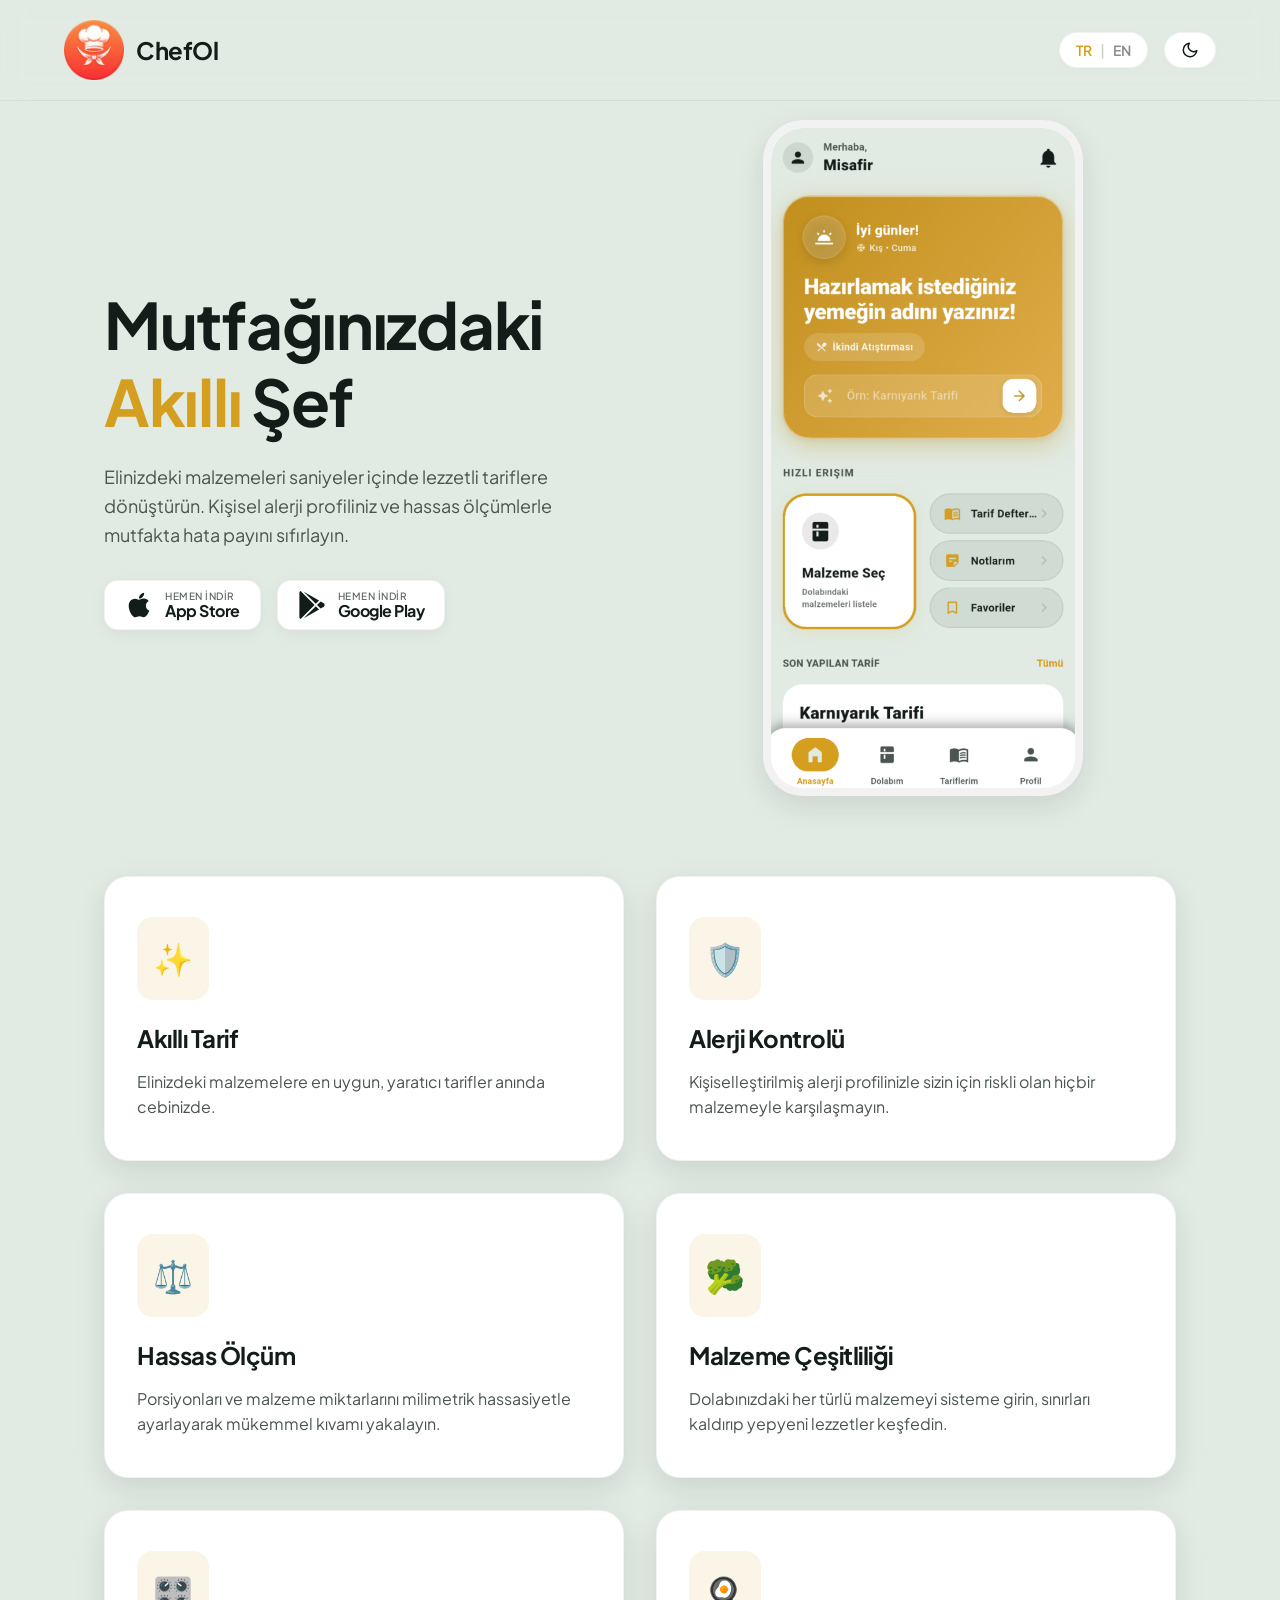
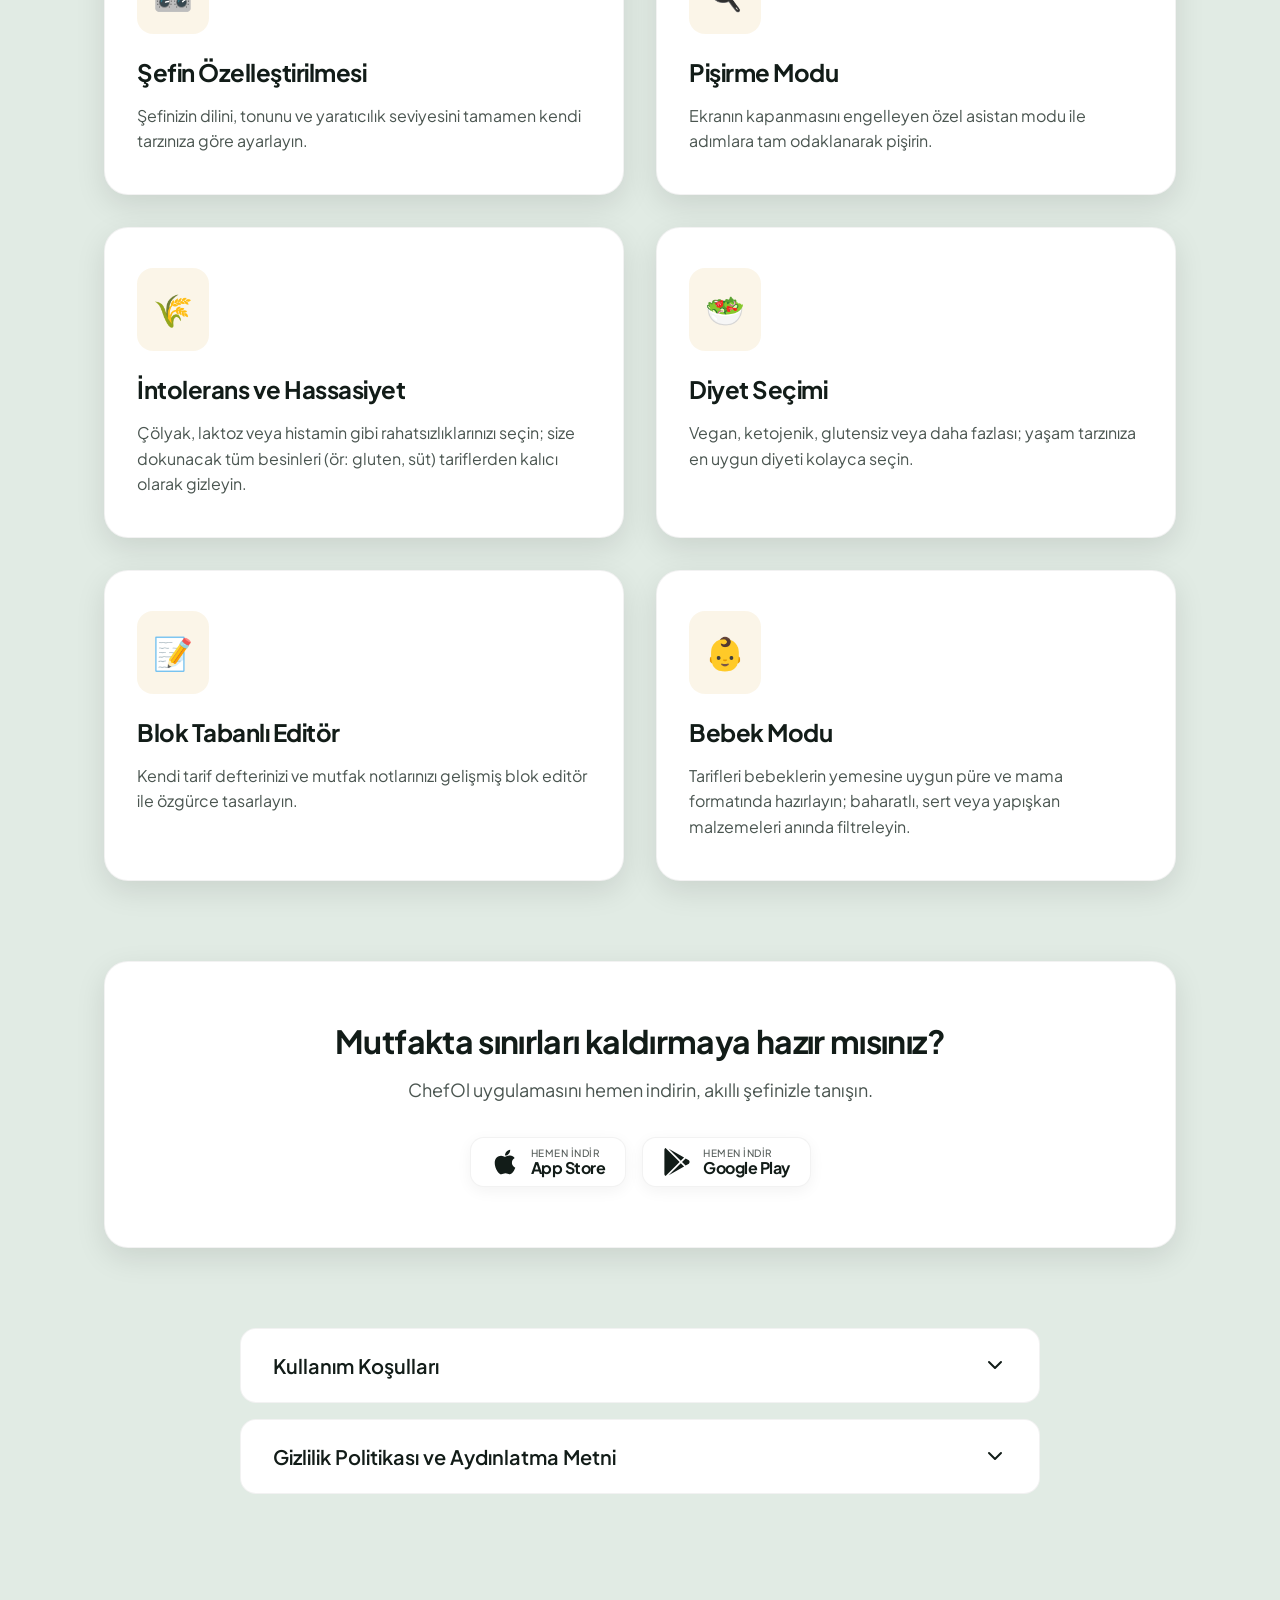
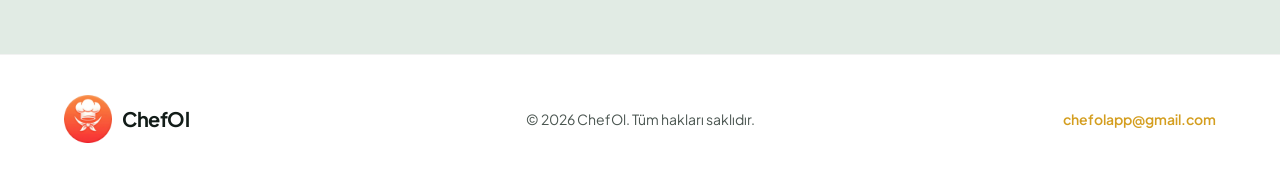
==== index.html @ 796c18cb "Add new mockups for english and update UI" ====
﻿<!DOCTYPE html>
<html lang="tr" data-theme="dark">

<head>
    <meta charset="UTF-8">
    <meta name="viewport" content="width=device-width, initial-scale=1.0">

    <meta name="google" content="notranslate">

    <title>ChefOl</title>
    <meta name="description"
        content="Elinizdeki malzemeleri saniyeler içinde lezzetli tariflere dönüştürün. Kişisel alerji profiliniz ve hassas ölçümlerle mutfakta hata payını sıfırlayın.">
    <meta name="author" content="Özcan Orhan Demirci">
    <meta name="keywords" content="yemek tarifi, akıllı mutfak, alerji profili, hassas ölçüm, yemek asistanı, ChefOl">

    <meta property="og:type" content="website">
    <meta property="og:url" content="https://ozcanorhandemirci.github.io/chefol/">
    <meta property="og:title" content="ChefOl">
    <meta property="og:description"
        content="Elinizdeki malzemeleri saniyeler içinde lezzetli tariflere dönüştürün. Mutfakta sınırları kaldırın.">
    <meta property="og:image" content="https://ozcanorhandemirci.github.io/chefol/assets/og-image.png">

    <meta property="twitter:card" content="summary_large_image">
    <meta property="twitter:url" content="https://ozcanorhandemirci.github.io/chefol/">
    <meta property="twitter:title" content="ChefOl">
    <meta property="twitter:description"
        content="Elinizdeki malzemeleri saniyeler içinde lezzetli tariflere dönüştürün. Mutfakta sınırları kaldırın.">
    <meta property="twitter:image" content="https://ozcanorhandemirci.github.io/chefol/assets/og-image.png">

    <link rel="icon" type="image/x-icon" href="assets/favicon/chefol-favicon.ico">
    <link rel="icon" type="image/png" sizes="32x32" href="assets/favicon/chefol-favicon-32x32.png">
    <link rel="icon" type="image/png" sizes="16x16" href="assets/favicon/chefol-favicon-16x16.png">
    <link rel="apple-touch-icon" href="assets/favicon/chefol-apple-touch-icon.png">
    <link rel="manifest" href="assets/favicon/site.webmanifest">

    <link rel="preconnect" href="https://fonts.googleapis.com">
    <link rel="preconnect" href="https://fonts.gstatic.com" crossorigin>
    <link href="https://fonts.googleapis.com/css2?family=Plus+Jakarta+Sans:wght@400;500;600;700&display=swap"
        rel="stylesheet">

    <link rel="stylesheet" href="style.css">
</head>

<body>
    <nav class="navbar">
        <div class="logo">
            <img src="assets/logo.png" alt="ChefOl Logo" class="logo-img logo-dark">
            <img src="assets/logo2.png" alt="ChefOl Logo" class="logo-img logo-light">
            <span class="logo-text">ChefOl</span>
        </div>
        <div class="controls">
            <button id="langToggle" class="control-btn" aria-label="Dil Değiştir / Change Language">
                <span class="lang-text active" id="lang-tr">TR</span>
                <span class="lang-divider">|</span>
                <span class="lang-text" id="lang-en">EN</span>
            </button>
            <button id="themeToggle" class="control-btn" aria-label="Tema Değiştir / Toggle Theme">
                <svg class="sun-icon" xmlns="http://www.w3.org/2000/svg" viewBox="0 0 24 24" fill="none"
                    stroke="currentColor" stroke-width="2" stroke-linecap="round" stroke-linejoin="round">
                    <circle cx="12" cy="12" r="5"></circle>
                    <line x1="12" y1="1" x2="12" y2="3"></line>
                    <line x1="12" y1="21" x2="12" y2="23"></line>
                    <line x1="4.22" y1="4.22" x2="5.64" y2="5.64"></line>
                    <line x1="18.36" y1="18.36" x2="19.78" y2="19.78"></line>
                    <line x1="1" y1="12" x2="3" y2="12"></line>
                    <line x1="21" y1="12" x2="23" y2="12"></line>
                    <line x1="4.22" y1="19.78" x2="5.64" y2="18.36"></line>
                    <line x1="18.36" y1="4.22" x2="19.78" y2="5.64"></line>
                </svg>
                <svg class="moon-icon" xmlns="http://www.w3.org/2000/svg" viewBox="0 0 24 24" fill="none"
                    stroke="currentColor" stroke-width="2" stroke-linecap="round" stroke-linejoin="round">
                    <path d="M21 12.79A9 9 0 1 1 11.21 3 7 7 0 0 0 21 12.79z"></path>
                </svg>
            </button>
        </div>
    </nav>

    <main class="content-wrapper">
        <section class="hero reveal">
            <div class="hero-text">
                <h1 class="tr-content">Mutfağınızdaki<br><span class="highlight">Akıllı</span> Şef</h1>
                <h1 class="en-content">The <span class="highlight">Smart Chef</span><br>in Your Kitchen</h1>

                <p class="tr-content">Elinizdeki malzemeleri saniyeler içinde lezzetli tariflere dönüştürün. Kişisel
                    alerji profiliniz ve hassas ölçümlerle mutfakta hata payını sıfırlayın.</p>
                <p class="en-content">Transform your available ingredients into delicious recipes in seconds. Eliminate
                    kitchen errors with your personal allergy profile and precise measurements.</p>

                <div class="store-buttons">
                    <a href="javascript:void(0)" class="store-btn" aria-label="Download on the App Store">
                        <svg class="store-icon" viewBox="0 0 384 512">
                            <path
                                d="M318.7 268.7c-.2-36.7 16.4-64.4 50-84.8-18.8-26.9-47.2-41.7-84.7-44.6-35.5-2.8-74.3 20.7-88.5 20.7-15 0-49.4-19.7-76.4-19.7C63.3 141.2 4 184.8 4 273.5q0 39.3 14.4 81.2c12.8 36.7 59 126.7 107.2 125.2 25.2-.6 43-17.9 75.8-17.9 31.8 0 48.3 17.9 76.4 17.9 48.6-.7 90.4-82.5 102.6-119.3-65.2-30.7-61.7-90-61.7-91.9zm-56.6-164.2c27.3-32.4 24.8-61.9 24-72.5-24.1 1.4-52 16.4-67.9 34.9-17.5 19.8-27.8 44.3-25.6 71.9 26.1 2 49.9-11.4 69.5-34.3z" />
                        </svg>
                        <div class="store-text">
                            <span class="store-sub en-content">Download on</span>
                            <span class="store-sub tr-content">Hemen İndir</span>
                            <span class="store-main">App Store</span>
                        </div>
                    </a>
                    <a href="javascript:void(0)" class="store-btn" aria-label="Download on Google Play">
                        <svg class="store-icon" viewBox="0 0 512 512">
                            <path
                                d="M325.3 234.3L104.6 13l280.8 161.2-60.1 60.1zM47 0C34 6.8 25.3 19.2 25.3 35.3v441.3c0 16.1 8.7 28.5 21.7 35.3l256.6-256L47 0zm425.2 225.6l-58.9-34.1-65.7 64.5 65.7 64.5 60.1-34.1c18-14.3 18-46.5-1.2-60.8zM104.6 499l280.8-161.2-60.1-60.1L104.6 499z" />
                        </svg>
                        <div class="store-text">
                            <span class="store-sub en-content">Download on</span>
                            <span class="store-sub tr-content">Hemen İndir</span>
                            <span class="store-main">Google Play</span>
                        </div>
                    </a>
                </div>
            </div>
            <div class="hero-visual">
                <div class="mockup-container">
                    <img src="assets/mockup.png" alt="ChefOl App Mockup" class="mockup-img mockup-dark tr-content">
                    <img src="assets/mockup2.png" alt="ChefOl App Mockup" class="mockup-img mockup-light tr-content">
                    <img src="assets/mockup3.png" alt="ChefOl App Mockup" class="mockup-img mockup-dark en-content">
                    <img src="assets/mockup4.png" alt="ChefOl App Mockup" class="mockup-img mockup-light en-content">
                </div>
            </div>
        </section>

        <section class="features reveal delay-1">
            <div class="feature-card">
                <div class="feature-icon">✨</div>
                <h3 class="tr-content">Akıllı Tarif</h3>
                <h3 class="en-content">Smart Recipe</h3>
                <p class="tr-content">Elinizdeki malzemelere en uygun, yaratıcı tarifler anında cebinizde.</p>
                <p class="en-content">Get instant, creative recipes perfectly matched to your ingredients.</p>
            </div>
            <div class="feature-card">
                <div class="feature-icon">🛡️</div>
                <h3 class="tr-content">Alerji Kontrolü</h3>
                <h3 class="en-content">Allergy Control</h3>
                <p class="tr-content">Kişiselleştirilmiş alerji profilinizle sizin için riskli olan hiçbir malzemeyle
                    karşılaşmayın.</p>
                <p class="en-content">Never encounter risky ingredients with your fully personalized allergy profile.
                </p>
            </div>

            <div class="feature-card">
                <div class="feature-icon">⚖️</div>
                <h3 class="tr-content">Hassas Ölçüm</h3>
                <h3 class="en-content">Precise Measurement</h3>
                <p class="tr-content">Porsiyonları ve malzeme miktarlarını milimetrik hassasiyetle ayarlayarak mükemmel
                    kıvamı yakalayın.</p>
                <p class="en-content">Achieve the perfect consistency by adjusting portions and ingredient amounts with
                    pinpoint accuracy.</p>
            </div>
            <div class="feature-card">
                <div class="feature-icon">🥦</div>
                <h3 class="tr-content">Malzeme Çeşitliliği</h3>
                <h3 class="en-content">Ingredient Variety</h3>
                <p class="tr-content">Dolabınızdaki her türlü malzemeyi sisteme girin, sınırları kaldırıp yepyeni
                    lezzetler keşfedin.</p>
                <p class="en-content">Enter any ingredient from your fridge, remove boundaries, and discover brand new
                    flavors.</p>
            </div>

            <div class="feature-card">
                <div class="feature-icon">🎛️</div>
                <h3 class="tr-content">Şefin Özelleştirilmesi</h3>
                <h3 class="en-content">Chef Customization</h3>
                <p class="tr-content">Şefinizin dilini, tonunu ve yaratıcılık seviyesini tamamen kendi tarzınıza göre
                    ayarlayın.</p>
                <p class="en-content">Completely customize the language, tone, and creativity level of your chef to
                    match your style.</p>
            </div>
            <div class="feature-card">
                <div class="feature-icon">🍳</div>
                <h3 class="tr-content">Pişirme Modu</h3>
                <h3 class="en-content">Cooking Mode</h3>
                <p class="tr-content">Ekranın kapanmasını engelleyen özel asistan modu ile adımlara tam odaklanarak
                    pişirin.</p>
                <p class="en-content">Cook step-by-step with complete focus using a special assistant mode that keeps
                    your screen awake.</p>
            </div>

            <div class="feature-card">
                <div class="feature-icon">🌾</div>
                <h3 class="tr-content">İntolerans ve Hassasiyet</h3>
                <h3 class="en-content">Intolerance & Sensitivity</h3>
                <p class="tr-content">Çölyak, laktoz veya histamin gibi rahatsızlıklarınızı seçin; size dokunacak tüm
                    besinleri (ör: gluten, süt) tariflerden kalıcı olarak gizleyin.</p>
                <p class="en-content">Select conditions like celiac, lactose, or histamine intolerance; permanently hide
                    all ingredients (e.g., gluten, dairy) that upset your stomach.</p>
            </div>
            <div class="feature-card">
                <div class="feature-icon">🥗</div>
                <h3 class="tr-content">Diyet Seçimi</h3>
                <h3 class="en-content">Diet Selection</h3>
                <p class="tr-content">Vegan, ketojenik, glutensiz veya daha fazlası; yaşam tarzınıza en uygun diyeti
                    kolayca seçin.</p>
                <p class="en-content">Vegan, keto, gluten-free and more; easily select the diet that best fits your
                    lifestyle.</p>
            </div>

            <div class="feature-card">
                <div class="feature-icon">📝</div>
                <h3 class="tr-content">Blok Tabanlı Editör</h3>
                <h3 class="en-content">Block-Based Editor</h3>
                <p class="tr-content">Kendi tarif defterinizi ve mutfak notlarınızı gelişmiş blok editör ile özgürce
                    tasarlayın.</p>
                <p class="en-content">Freely design your own recipe book and kitchen notes using an advanced block-based
                    editor.</p>
            </div>
            <div class="feature-card">
                <div class="feature-icon">👶</div>
                <h3 class="tr-content">Bebek Modu</h3>
                <h3 class="en-content">Baby Mode</h3>
                <p class="tr-content">Tarifleri bebeklerin yemesine uygun püre ve mama formatında hazırlayın; baharatlı,
                    sert veya yapışkan malzemeleri anında filtreleyin.</p>
                <p class="en-content">Prepare recipes in purée and mash formats suitable for babies; instantly filter
                    out spicy, hard, or sticky ingredients.</p>
            </div>
        </section>

        <section class="reveal delay-2">
            <div class="cta-banner">
                <h2 class="tr-content">Mutfakta sınırları kaldırmaya hazır mısınız?</h2>
                <h2 class="en-content">Ready to remove boundaries in the kitchen?</h2>
                <p class="tr-content">ChefOl uygulamasını hemen indirin, akıllı şefinizle tanışın.</p>
                <p class="en-content">Download ChefOl now and meet your smart chef.</p>

                <div class="store-buttons justify-center">
                    <a href="javascript:void(0)" class="store-btn" aria-label="Download on the App Store">
                        <svg class="store-icon" viewBox="0 0 384 512">
                            <path
                                d="M318.7 268.7c-.2-36.7 16.4-64.4 50-84.8-18.8-26.9-47.2-41.7-84.7-44.6-35.5-2.8-74.3 20.7-88.5 20.7-15 0-49.4-19.7-76.4-19.7C63.3 141.2 4 184.8 4 273.5q0 39.3 14.4 81.2c12.8 36.7 59 126.7 107.2 125.2 25.2-.6 43-17.9 75.8-17.9 31.8 0 48.3 17.9 76.4 17.9 48.6-.7 90.4-82.5 102.6-119.3-65.2-30.7-61.7-90-61.7-91.9zm-56.6-164.2c27.3-32.4 24.8-61.9 24-72.5-24.1 1.4-52 16.4-67.9 34.9-17.5 19.8-27.8 44.3-25.6 71.9 26.1 2 49.9-11.4 69.5-34.3z" />
                        </svg>
                        <div class="store-text">
                            <span class="store-sub en-content">Download on</span>
                            <span class="store-sub tr-content">Hemen İndir</span>
                            <span class="store-main">App Store</span>
                        </div>
                    </a>
                    <a href="javascript:void(0)" class="store-btn" aria-label="Download on Google Play">
                        <svg class="store-icon" viewBox="0 0 512 512">
                            <path
                                d="M325.3 234.3L104.6 13l280.8 161.2-60.1 60.1zM47 0C34 6.8 25.3 19.2 25.3 35.3v441.3c0 16.1 8.7 28.5 21.7 35.3l256.6-256L47 0zm425.2 225.6l-58.9-34.1-65.7 64.5 65.7 64.5 60.1-34.1c18-14.3 18-46.5-1.2-60.8zM104.6 499l280.8-161.2-60.1-60.1L104.6 499z" />
                        </svg>
                        <div class="store-text">
                            <span class="store-sub en-content">Download on</span>
                            <span class="store-sub tr-content">Hemen İndir</span>
                            <span class="store-main">Google Play</span>
                        </div>
                    </a>
                </div>
            </div>
        </section>

        <section class="legal reveal delay-3" id="legal-section">

            <div class="accordion-item">
                <button class="accordion-header" aria-expanded="false" aria-controls="terms-content">
                    <span class="tr-content">Kullanım Koşulları</span>
                    <span class="en-content">Terms of Service</span>
                    <svg class="chevron" xmlns="http://www.w3.org/2000/svg" viewBox="0 0 24 24" fill="none"
                        stroke="currentColor" stroke-width="2" stroke-linecap="round" stroke-linejoin="round">
                        <polyline points="6 9 12 15 18 9"></polyline>
                    </svg>
                </button>
                <div class="accordion-content" id="terms-content">
                    <div class="legal-text-body tr-content">
                        <p><strong>Son Güncelleme: 26 Şubat 2026</strong></p>

                        <h3>1. TARAFLAR VE KABUL</h3>
                        <p>Bu Kullanım Koşulları ("Sözleşme"), ChefOl ("Uygulama") uygulamasını kullanan tüm misafir ve
                            kayıtlı kullanıcılar ("Kullanıcı") ile Uygulama sahibi ve geliştiricisi Özcan Orhan Demirci
                            ("Geliştirici") arasındaki hukuki ilişkiyi düzenler. Uygulamayı indirerek, erişerek veya
                            kullanarak bu Sözleşme'nin tüm şartlarını eksiksiz olarak okuduğunuzu, anladığınızı ve
                            hukuken bağlayıcı olarak kabul ettiğinizi beyan edersiniz. Bu şartları kabul etmiyorsanız,
                            Uygulamanın kullanımını sonlandırmanızı rica ederiz.</p>
                        <p>Uygulamayı kullanmak ve bu şartları kabul etmek için en az 18 yaşında (veya bulunduğunuz
                            ülkede reşitlik yaşında) olduğunuzu beyan edersiniz. 18 yaşın altındaysanız uygulamanın
                            kullanımının ebeveyn onayına tabi olduğunu kabul edersiniz.</p>

                        <h3>2. UYGULAMANIN AMACI VE HUKUKİ SORUMLULUK REDDİ</h3>
                        <p><strong>2.1.</strong> Uygulama, Kullanıcı tarafından sağlanan malzemeler, diyet tercihleri ve
                            sağlık durumları (alerji, intolerans vb.) doğrultusunda yapay zeka (AI) destekli yemek
                            tarifleri oluşturmak amacıyla tasarlanmıştır.</p>
                        <p><strong>2.2. Tıbbi Tavsiye Değildir:</strong> Uygulama içerisinde yer alan hiçbir bilgi,
                            tarif, besin değeri, alerjen uyarısı veya sağlık tavsiyesi, profesyonel bir tıbbi tavsiye,
                            teşhis veya tedavi yerine geçmez.</p>
                        <p><strong>2.3. Sorumluluk Reddi:</strong> Yapay zeka tarafından sağlanan içeriklerin (özellikle
                            Bebek Modu gibi hassas profillerde) doğruluğu, güvenilirliği ve insan sağlığına uygunluğu
                            garanti edilmez. Tüketilen malzemelere karşı gelişebilecek her türlü sağlık sorunu (alerjik
                            reaksiyonlar, gıda zehirlenmeleri vb.) Kullanıcı'nın kendi sorumluluğundadır. Geliştirici,
                            Uygulama kullanımından doğabilecek hiçbir maddi, manevi veya bedensel zarardan sorumlu
                            tutulamaz.</p>

                        <h3>3. HESAP, GÜVENLİK VE ERİŞİM</h3>
                        <p><strong>3.1.</strong> Uygulama, anonim (misafir) kullanımın yanı sıra e-posta veya Google
                            aracılığıyla hesap oluşturma seçeneği sunar.</p>
                        <p><strong>3.2.</strong> Kullanıcı, hesabına ait giriş bilgilerinin gizliliğinden ve hesabıyla
                            gerçekleştirilen tüm eylemlerden tek başına sorumludur.</p>
                        <p><strong>3.3.</strong> Geliştirici, Kullanıcı'nın bu Sözleşme'yi ihlal ettiğini tespit etmesi
                            durumunda hesapları askıya alma ve cihaz tabanlı erişim engeli (ban) uygulama hakkını saklı
                            tutar.</p>

                        <h3>4. FİKRİ MÜLKİYET HAKLARI</h3>
                        <p>Uygulamanın tasarımı, yazılım kodları ve tüm içerikleri Geliştirici'ye aittir. Kullanıcı,
                            uygulamanın hiçbir bölümünü kopyalayamaz, tersine mühendislik yapamaz veya ticari amaçla
                            kullanamaz.</p>

                        <h3>5. UYUŞMAZLIKLARIN ÇÖZÜMÜ</h3>
                        <p>İşbu sözleşmenin uygulanmasından ve yorumlanmasından doğacak her türlü uyuşmazlığın çözümünde
                            Türk Hukuku uygulanacak olup, İzmir Mahkemeleri ve İcra Daireleri yetkilidir.</p>

                        <h3>6. SÖZLEŞME DEĞİŞİKLİKLERİ VE YÜRÜRLÜK</h3>
                        <p>Geliştirici, yasal mevzuattaki değişiklikler veya uygulama güncellemeleri nedeniyle gerekli
                            gördüğü hallerde bu Sözleşme'yi tek taraflı olarak güncelleme hakkını saklı tutar.
                            Değişiklikler yayınlandığı andan itibaren tüm Kullanıcılar için geçerlidir.</p>

                        <p><strong>İletişim:</strong> chefolapp@gmail.com</p>
                    </div>
                    <div class="legal-text-body en-content">
                        <p><strong>Last Updated: February 26, 2026</strong></p>

                        <h3>1. PARTIES AND ACCEPTANCE</h3>
                        <p>This Terms of Service ("Agreement") establishes the legal relationship between the users
                            ("User") of the ChefOl application ("App") and the application developer, Özcan Orhan
                            Demirci ("Developer"). By downloading, accessing, or using the App, you declare that you
                            have fully read, understood, and agreed to be legally bound by all terms and conditions of
                            this Agreement. If you do not agree to these terms, we kindly ask you to discontinue using
                            the App.</p>
                        <p>By using the App and accepting these terms, you declare that you are at least 18 years old
                            (or the age of majority in your jurisdiction). If you are under 18, you acknowledge that
                            your use of the application is subject to parental consent.</p>

                        <h3>2. PURPOSE OF THE APP AND LEGAL DISCLAIMER</h3>
                        <p><strong>2.1.</strong> The App is designed to generate artificial intelligence (AI) powered
                            food recipes based on the ingredients, dietary preferences, and health conditions
                            (allergies, intolerances, etc.) provided by the User.</p>
                        <p><strong>2.2. Not Medical Advice:</strong> No information, recipe, nutritional value, allergen
                            warning, or health suggestion contained within the App constitutes professional medical
                            advice, diagnosis, or treatment.</p>
                        <p><strong>2.3. Disclaimer of Liability:</strong> The accuracy, reliability, and human health
                            suitability of the AI-generated content (especially in sensitive profiles such as Baby Mode)
                            are not guaranteed. The User holds sole responsibility for any health issues (allergic
                            reactions, food poisoning, etc.) that may arise from consuming the ingredients. The
                            Developer cannot be held liable for any material, moral, or physical damages resulting from
                            the use of the App.</p>

                        <h3>3. ACCOUNT, SECURITY, AND ACCESS</h3>
                        <p><strong>3.1.</strong> The App offers guest usage as well as account creation via email or
                            Google.</p>
                        <p><strong>3.2.</strong> The User is solely responsible for maintaining the confidentiality of
                            their account login information and for all activities performed under their account.</p>
                        <p><strong>3.3.</strong> The Developer reserves the right to temporarily or permanently suspend
                            accounts and enforce device-based access bans if the User violates this Agreement.</p>

                        <h3>4. INTELLECTUAL PROPERTY RIGHTS</h3>
                        <p>The design, software codes, algorithms, logos, and all content of the App belong to the
                            Developer. The User may not copy, reverse engineer, or use any part of the App for
                            commercial purposes.</p>

                        <h3>5. DISPUTE RESOLUTION</h3>
                        <p>In the resolution of any disputes arising from the implementation and interpretation of this
                            agreement, Turkish Law shall apply, and the Courts and Execution Offices of İzmir shall have
                            jurisdiction.</p>

                        <h3>6. MODIFICATIONS AND SEVERABILITY</h3>
                        <p>The Developer reserves the right to unilaterally modify this Agreement without prior notice.
                            Changes become effective and binding for all Users the moment they are published.</p>

                        <p><strong>Contact:</strong> chefolapp@gmail.com</p>
                    </div>
                </div>
            </div>

            <div class="accordion-item">
                <button class="accordion-header" aria-expanded="false" aria-controls="privacy-content">
                    <span class="tr-content">Gizlilik Politikası ve Aydınlatma Metni</span>
                    <span class="en-content">Privacy Policy and Clarification Text</span>
                    <svg class="chevron" xmlns="http://www.w3.org/2000/svg" viewBox="0 0 24 24" fill="none"
                        stroke="currentColor" stroke-width="2" stroke-linecap="round" stroke-linejoin="round">
                        <polyline points="6 9 12 15 18 9"></polyline>
                    </svg>
                </button>
                <div class="accordion-content" id="privacy-content">
                    <div class="legal-text-body tr-content">
                        <p><strong>Son Güncelleme: 26 Şubat 2026</strong></p>
                        <p>İşbu Gizlilik Politikası ve Aydınlatma Metni, 6698 sayılı Kişisel Verilerin Korunması Kanunu
                            ("KVKK") uyarınca, ChefOl uygulaması ("Uygulama") kullanıcılarının kişisel verilerinin
                            işlenmesine ilişkin usul ve esasları belirlemek amacıyla Veri Sorumlusu sıfatıyla Özcan
                            Orhan Demirci tarafından hazırlanmıştır.</p>

                        <h3>1. İŞLENEN KİŞİSEL VERİLERİNİZ</h3>
                        <p><strong>Kimlik Verileri:</strong> Ad, Soyad.</p>
                        <p><strong>İletişim Verileri:</strong> E-posta adresi.</p>
                        <p><strong>Özel Nitelikli Kişisel Veriler:</strong> Sağlık Verileriniz (Alerjiler, diyet
                            tercihleri, besin hassasiyetleri). Sağlık verileriniz "Açık Rıza"nıza dayalı olarak sağlık
                            ve diyet hassasiyetlerinize uygun tarif sunabilmek amacıyla işlenmektedir.</p>
                        <p><strong>İşlem Güvenliği ve Analitik Veriler:</strong> Cihaz bilgileri, uygulama içi gezinim,
                            oluşturulan tarifler vb.</p>

                        <h3>2. VERİLERİN İŞLENME AMACI</h3>
                        <p>Kişisel verileriniz, bulut yedeklemesi sağlanması, uygulamanın amacına uygun olarak yapay
                            zeka destekli kişiselleştirilmiş hizmet (tarif) sunumu ve uygulama performansının
                            artırılması amacıyla işlenmektedir.</p>

                        <h3>3. KİŞİSEL VERİLERİN AKTARIMI VE YURTDIŞINA AKTARIM</h3>
                        <p>Uygulamamız tarif önerisi oluştururken Yapay Zeka servislerinden destek alır. Seçmiş
                            olduğunuz malzemeler ile alerji, diyet ve besin hassasiyetleri tercihlerinizi içeren veriler
                            hizmetin sunulabilmesi amacıyla, anonimleştirilerek kullanılsa dahi yurtdışı merkezli yapay
                            zeka sunucularına (Google) aktarılabilmektedir.</p>
                        <p>Kişisel verileriniz reklam veya pazarlama amacıyla üçüncü şahıslara satılmaz ve paylaşılmaz.
                        </p>

                        <h3>4. VERİ SAKLAMA SÜRESİ</h3>
                        <p>Kişisel verileriniz, hesabınız aktif olduğu sürece saklanır. Hesabınızın ve kişisel
                            verilerinizin silinmesini talep etmeniz halinde, yasal yükümlülüklerimizin gerektirdiği
                            (varsa) süreler istisna olmak kaydıyla, kişisel verileriniz 30 gün içerisinde kalıcı olarak
                            silinir veya veri sahibiyle ilişkilendirilemeyecek şekilde anonimleştirilir.</p>

                        <h3>5. KVKK MADDE 11 UYARINCA HAKLARINIZ</h3>
                        <p>KVKK madde 11 uyarınca, dilediğiniz zaman Veri Sorumlusuna başvurarak kişisel verilerinizin;
                        </p>
                        <ul>
                            <li>a) İşlenip işlenmediğini öğrenme,</li>
                            <li>b) İşlenmişse buna ilişkin bilgi talep etme,</li>
                            <li>c) İşlenme amacını ve uygun kullanılıp kullanılmadığını öğrenme,</li>
                            <li>d) Yurt içinde veya yurt dışında aktarıldığı üçüncü kişileri bilme,</li>
                            <li>e) Eksik veya yanlış işlenmiş olması hâlinde bunların düzeltilmesini isteme,</li>
                            <li>f) KVKK şartları çerçevesinde silinmesini veya yok edilmesini isteme,</li>
                            <li>g) Vermiş olduğunuz açık rızayı dilediğiniz zaman geri çekme haklarına sahipsiniz.</li>
                        </ul>
                        <p>Açık rızanızı geri çekmek veya yukarıdaki haklarınızı kullanmak için
                            <strong>chefolapp@gmail.com</strong> adresine e-posta göndermeniz yeterlidir.
                        </p>
                        <p><strong>İletişim:</strong> chefolapp@gmail.com</p>
                    </div>
                    <div class="legal-text-body en-content">
                        <p><strong>Last Updated: February 26, 2026</strong></p>
                        <p>This Privacy Policy and Clarification Text has been prepared by Özcan Orhan Demirci, in the
                            capacity of Data Controller, to determine the procedures and principles regarding the
                            processing of personal data of the users of the ChefOl application ("App") in accordance
                            with the Law on the Protection of Personal Data No. 6698 ("KVKK").</p>

                        <h3>1. YOUR PROCESSED PERSONAL DATA</h3>
                        <p><strong>Identity Data:</strong> Name, Surname.</p>
                        <p><strong>Contact Data:</strong> Email address.</p>
                        <p><strong>Special Category Personal Data:</strong> Your Health Data (Allergies, dietary
                            preferences, food sensitivities). Your health data is processed based on your "Explicit
                            Consent" in order to provide recipes suitable for your health and dietary sensitivities.</p>
                        <p><strong>Transaction Security and Analytical Data:</strong> Device information, in-app
                            navigation, generated recipes, etc.</p>

                        <h3>2. PURPOSE OF DATA PROCESSING</h3>
                        <p>Your personal data is processed for the purposes of providing cloud backup, delivering
                            AI-supported personalized services (recipes) in line with the purpose of the application,
                            and improving application performance.</p>

                        <h3>3. TRANSFER OF PERSONAL DATA AND TRANSFER ABROAD</h3>
                        <p>Our application uses Artificial Intelligence services when generating recipe suggestions. The
                            data containing your selected ingredients, and preferences regarding allergies, diet, and
                            food sensitivities may be transferred to AI servers located abroad (Google), even if used
                            anonymously, in order to provide the service.</p>
                        <p>Your personal data is never shared or sold to third parties for advertising or marketing
                            purposes.</p>

                        <h3>4. DATA RETENTION PERIOD</h3>
                        <p>Your personal data is stored as long as your account is active. In the event you request the
                            deletion of your account and personal data, your personal data will be permanently deleted
                            or anonymized within 30 days, so as not to be associated with the data subject, except for
                            the periods required by our legal obligations (if any).</p>

                        <h3>5. YOUR RIGHTS UNDER ARTICLE 11 OF KVKK</h3>
                        <p>Pursuant to Article 11 of the KVKK, you have the right to apply to the Data Controller at any
                            time and:</p>
                        <ul>
                            <li>a) Learn whether your personal data is processed,</li>
                            <li>b) Request information if it has been processed,</li>
                            <li>c) Learn the purpose of processing and whether it is used appropriately,</li>
                            <li>d) Know the third parties to whom it is transferred inland or abroad,</li>
                            <li>e) Request correction if it is processed incompletely or incorrectly,</li>
                            <li>f) Request its deletion or destruction within the framework of KVKK conditions,</li>
                            <li>g) Withdraw your explicit consent at any time.</li>
                        </ul>
                        <p>To withdraw your consent or exercise any of the rights listed above, simply send an email to
                            <strong>chefolapp@gmail.com</strong>.
                        </p>
                        <p><strong>Contact:</strong> chefolapp@gmail.com</p>
                    </div>
                </div>
            </div>

        </section>
    </main>

    <footer class="footer reveal delay-3">
        <div class="footer-content">
            <div class="footer-logo">
                <img src="assets/logo.png" alt="ChefOl Logo" class="logo-img logo-dark">
                <img src="assets/logo2.png" alt="ChefOl Logo" class="logo-img logo-light">
                <span class="logo-text">ChefOl</span>
            </div>
            <p class="footer-copyright">&copy; 2026 ChefOl. <span class="tr-content">Tüm hakları saklıdır.</span><span
                    class="en-content">All rights reserved.</span></p>
            <a href="mailto:chefolapp@gmail.com" class="contact-link">chefolapp@gmail.com</a>
        </div>
    </footer>

    <script src="script.js"></script>
</body>

</html>
---- style.css ----
/* ==========================================================================
   CHEFOL - PREMIUM CSS STYLESHEET
   Typography: Plus Jakarta Sans
   Theme: Original (Dark/Light) - 60/30/10 Rule
   ========================================================================== */

:root {
    --bg-color: #23220F;
    --surface-color: #2D2C1B;
    --accent-color: #F9F506;
    --accent-text: #000000;
    --text-primary: #FFFFFF;
    --text-secondary: #9E9E9E;

    --shadow-soft: 0 10px 30px rgba(0, 0, 0, 0.5);
    --shadow-hover: 0 20px 40px rgba(0, 0, 0, 0.7);
    --border-color: rgba(255, 255, 255, 0.05);

    --font-family: 'Plus Jakarta Sans', sans-serif;
    --transition-smooth: 0.3s cubic-bezier(0.4, 0, 0.2, 1);
    --radius-lg: 24px;
    --radius-md: 16px;
    --radius-sm: 8px;
}

[data-theme="light"] {
    --bg-color: #E1EBE4;
    --surface-color: #FFFFFF;
    --accent-color: #D49E1F;
    --accent-text: #FFFFFF;
    --text-primary: #121C18;
    --text-secondary: #4A5550;

    --shadow-soft: 0 10px 30px rgba(0, 0, 0, 0.1);
    --shadow-hover: 0 20px 40px rgba(0, 0, 0, 0.18);
    --border-color: rgba(0, 0, 0, 0.05);
}

*,
*::before,
*::after {
    margin: 0;
    padding: 0;
    box-sizing: border-box;
}

body {
    font-family: var(--font-family);
    background-color: var(--bg-color);
    color: var(--text-primary);
    line-height: 1.6;
    -webkit-font-smoothing: antialiased;
    -moz-osx-font-smoothing: grayscale;
    font-variant-ligatures: none;
    transition: background-color var(--transition-smooth), color var(--transition-smooth);
    overflow-x: hidden;
    display: flex;
    flex-direction: column;
    min-height: 100vh;
}

h1,
h2,
h3,
h4 {
    line-height: 1.2;
    font-weight: 700;
    letter-spacing: -0.02em;
}

a {
    color: var(--accent-color);
    text-decoration: none;
    transition: opacity var(--transition-smooth);
}

a:hover {
    opacity: 0.8;
}

/* ==========================================================================
   DİL (LANGUAGE) VE ANİMASYON SİSTEMİ (KURŞUN GEÇİRMEZ YAPI)
   ========================================================================== */

/* Türkçe mod: (Varsayılan veya lang="tr" ise) İngilizceyi KESİN olarak gizle */
html:not([lang="en"]) .en-content {
    display: none !important;
}

/* İngilizce mod: (lang="en" ise) Türkçeyi KESİN olarak gizle */
html[lang="en"] .tr-content {
    display: none !important;
}

/* JS üzerinden sınıfla kontrol edilen güvenli dil animasyonu */
.tr-content,
.en-content {
    transition: opacity 0.2s ease-in-out;
    opacity: 1;
    /* Normalde daima tam görünür */
}

/* Animasyon geçişi sırasında görünmez yap (opacity takılı kalmasını önler) */
body.lang-animating .tr-content,
body.lang-animating .en-content {
    opacity: 0 !important;
}

/* ========================================================================== */

.navbar {
    position: fixed;
    top: 0;
    left: 0;
    width: 100%;
    padding: 20px 5%;
    display: flex;
    justify-content: space-between;
    align-items: center;
    background-color: rgba(var(--bg-color), 0.8);
    backdrop-filter: blur(12px);
    -webkit-backdrop-filter: blur(12px);
    z-index: 1000;
    border-bottom: 1px solid var(--border-color);
    transition: background-color var(--transition-smooth), border-color var(--transition-smooth);
}

.logo {
    display: flex;
    align-items: center;
    gap: 12px;
}

.logo-img {
    height: 60px;
    width: auto;
    object-fit: contain;
}

[data-theme="dark"] .logo-light {
    display: none !important;
}

[data-theme="light"] .logo-dark {
    display: none !important;
}

.logo-text {
    font-size: 24px;
    font-weight: 700;
    color: var(--text-primary);
    letter-spacing: -0.5px;
}

.controls {
    display: flex;
    gap: 16px;
    align-items: center;
}

.control-btn {
    background: var(--surface-color);
    border: 1px solid var(--border-color);
    color: var(--text-primary);
    padding: 8px 16px;
    border-radius: 30px;
    cursor: pointer;
    display: flex;
    align-items: center;
    gap: 8px;
    font-family: inherit;
    font-weight: 600;
    font-size: 14px;
    transition: all var(--transition-smooth);
    box-shadow: 0 2px 10px rgba(0, 0, 0, 0.02);
}

.control-btn:hover {
    transform: translateY(-2px);
    box-shadow: 0 4px 15px rgba(0, 0, 0, 0.05);
}

.lang-text {
    opacity: 0.5;
    transition: opacity 0.3s;
}

.lang-text.active {
    opacity: 1;
    color: var(--accent-color);
}

.lang-divider {
    opacity: 0.2;
}

.sun-icon,
.moon-icon {
    width: 18px;
    height: 18px;
}

[data-theme="dark"] .moon-icon {
    display: none;
}

[data-theme="light"] .sun-icon {
    display: none;
}

.content-wrapper {
    max-width: 1200px;
    margin: 0 auto;
    padding: 120px 5% 60px;
    flex: 1;
    width: 100%;
}

.hero {
    display: grid;
    grid-template-columns: 1fr 1fr;
    gap: 60px;
    align-items: center;
    min-height: 70vh;
    margin-bottom: 80px;
}

.hero-text h1 {
    font-size: clamp(40px, 5vw, 64px);
    margin-bottom: 24px;
    color: var(--text-primary);
}

.hero-text .highlight {
    color: var(--accent-color);
}

.hero-text p {
    font-size: 18px;
    color: var(--text-secondary);
    max-width: 480px;
    margin-bottom: 30px;
}

.store-buttons {
    display: flex;
    gap: 16px;
    flex-wrap: wrap;
    margin-top: 10px;
}

.store-buttons.justify-center {
    justify-content: center;
}

.store-btn {
    display: flex;
    align-items: center;
    gap: 12px;
    background: var(--surface-color);
    border: 1px solid var(--border-color);
    border-radius: 14px;
    padding: 10px 20px;
    color: var(--text-primary) !important;
    text-decoration: none;
    transition: all var(--transition-smooth);
    box-shadow: 0 4px 15px rgba(0, 0, 0, 0.05);
}

.store-btn:hover {
    border-color: var(--accent-color);
    transform: translateY(-3px);
    opacity: 1;
}

[data-theme="dark"] .store-btn:hover {
    box-shadow: 0 8px 25px rgba(249, 245, 6, 0.15);
}

[data-theme="light"] .store-btn:hover {
    box-shadow: 0 8px 25px rgba(212, 158, 31, 0.2);
}

.store-icon {
    width: 28px;
    height: 28px;
    fill: currentColor;
}

.store-text {
    display: flex;
    flex-direction: column;
    text-align: left;
}

.store-sub {
    font-size: 10px;
    font-weight: 500;
    opacity: 0.7;
    letter-spacing: 0.5px;
    text-transform: uppercase;
    line-height: 1;
    margin-bottom: 2px;
}

.store-main {
    font-size: 16px;
    font-weight: 700;
    font-family: var(--font-family);
    letter-spacing: -0.5px;
    line-height: 1;
}

.hero-visual {
    position: relative;
    display: flex;
    justify-content: center;
}

.mockup-container {
    width: 100%;
    max-width: 320px;
    aspect-ratio: 9/19;
    background-color: var(--surface-color);
    border-radius: 40px;
    box-shadow: var(--shadow-soft);
    display: flex;
    align-items: center;
    justify-content: center;
    border: 8px solid var(--border-color);
    position: relative;
    overflow: hidden;
    transition: transform var(--transition-smooth), box-shadow var(--transition-smooth);
}

.mockup-container:hover {
    transform: translateY(-10px);
    box-shadow: var(--shadow-hover);
}

.mockup-img {
    width: 100%;
    height: 100%;
    object-fit: cover;
    border-radius: 32px;
    position: absolute;
    top: 0;
    left: 0;
    transition: opacity var(--transition-smooth), visibility var(--transition-smooth);
}

[data-theme="dark"] .mockup-light {
    opacity: 0;
    visibility: hidden;
}

[data-theme="dark"] .mockup-dark {
    opacity: 1;
    visibility: visible;
}

[data-theme="light"] .mockup-dark {
    opacity: 0;
    visibility: hidden;
}

[data-theme="light"] .mockup-light {
    opacity: 1;
    visibility: visible;
}

.features {
    display: grid;
    grid-template-columns: repeat(2, 1fr);
    gap: 32px;
    margin-bottom: 80px;
}

.feature-card {
    background-color: var(--surface-color);
    padding: 40px 32px;
    border-radius: var(--radius-lg);
    box-shadow: var(--shadow-soft);
    border: 1px solid var(--border-color);
    transition: transform var(--transition-smooth), box-shadow var(--transition-smooth), background-color var(--transition-smooth);
}

.feature-card:hover {
    transform: translateY(-5px);
    box-shadow: var(--shadow-hover);
}

.feature-icon {
    font-size: 32px;
    margin-bottom: 24px;
    display: inline-block;
    padding: 16px;
    background-color: rgba(249, 245, 6, 0.1);
    border-radius: var(--radius-md);
}

[data-theme="light"] .feature-icon {
    background-color: rgba(212, 158, 31, 0.1);
}

.feature-card h3 {
    font-size: 24px;
    margin-bottom: 16px;
    color: var(--text-primary);
}

.feature-card p {
    color: var(--text-secondary);
    font-size: 16px;
}

/* --- CTA BANNER --- */
.cta-banner {
    background: var(--surface-color);
    border: 1px solid var(--border-color);
    border-radius: var(--radius-lg);
    padding: 60px 40px;
    text-align: center;
    margin-bottom: 80px;
    box-shadow: var(--shadow-soft);
    transition: transform var(--transition-smooth), box-shadow var(--transition-smooth), background-color var(--transition-smooth), border-color var(--transition-smooth);
}

.cta-banner:hover {
    transform: translateY(-5px);
    box-shadow: var(--shadow-hover);
}

.cta-banner h2 {
    font-size: 32px;
    color: var(--text-primary);
    margin-bottom: 16px;
}

.cta-banner p {
    font-size: 18px;
    color: var(--text-secondary);
    margin-bottom: 32px;
}

.legal {
    max-width: 800px;
    margin: 0 auto 100px;
}

.accordion-item {
    background-color: var(--surface-color);
    border: 1px solid var(--border-color);
    border-radius: var(--radius-md);
    margin-bottom: 16px;
    overflow: hidden;
    transition: background-color var(--transition-smooth), border-color var(--transition-smooth);
}

.accordion-header {
    width: 100%;
    padding: 24px 32px;
    background: transparent;
    border: none;
    display: flex;
    justify-content: space-between;
    align-items: center;
    cursor: pointer;
    color: var(--text-primary);
    font-size: 20px;
    font-weight: 600;
    font-family: inherit;
    text-align: left;
    transition: color var(--transition-smooth);
}

.accordion-header[aria-expanded="true"] {
    color: var(--accent-color);
}

.chevron {
    width: 24px;
    height: 24px;
    transition: transform var(--transition-smooth);
}

.accordion-header[aria-expanded="true"] .chevron {
    transform: rotate(180deg);
    color: var(--accent-color);
}

.accordion-content {
    display: grid;
    grid-template-rows: 0fr;
    transition: grid-template-rows var(--transition-smooth);
}

.accordion-header[aria-expanded="true"]+.accordion-content {
    grid-template-rows: 1fr;
}

.legal-text-body {
    overflow: hidden;
    padding: 0 32px;
    color: var(--text-secondary);
}

.accordion-header[aria-expanded="true"]+.accordion-content .legal-text-body {
    padding-bottom: 32px;
}

.legal-text-body p {
    margin-bottom: 16px;
    font-size: 15px;
}

.legal-text-body h1,
.legal-text-body h2 {
    color: var(--text-primary);
    margin: 32px 0 16px;
    font-size: 22px;
}

.legal-text-body h3 {
    color: var(--text-primary);
    margin: 24px 0 12px;
    font-size: 18px;
}

.legal-text-body ul,
.legal-text-body ol {
    margin-bottom: 16px;
    padding-left: 24px;
    list-style-type: none;
}

.legal-text-body li {
    margin-bottom: 8px;
    font-size: 15px;
}

.legal-text-body strong {
    color: var(--text-primary);
}

.footer {
    border-top: 1px solid var(--border-color);
    padding: 40px 5%;
    background-color: var(--surface-color);
    transition: background-color var(--transition-smooth);
}

.footer-content {
    max-width: 1200px;
    margin: 0 auto;
    display: grid;
    grid-template-columns: 1fr auto 1fr;
    align-items: center;
    color: var(--text-secondary);
    font-size: 14px;
}

.footer-logo {
    display: flex;
    align-items: center;
    gap: 10px;
    justify-self: start;
    cursor: pointer;
}

.footer-logo .logo-img {
    height: 48px;
}

.footer-logo .logo-text {
    font-size: 20px;
    font-weight: 700;
    color: var(--text-primary);
}

.footer-copyright {
    justify-self: center;
    text-align: center;
}

.contact-link {
    justify-self: end;
    font-weight: 600;
    color: var(--accent-color);
}

/* --- SCROLL ANIMASYONU --- */
.reveal {
    opacity: 0;
    transform: translateY(30px);
    transition: opacity 0.8s cubic-bezier(0.5, 0, 0, 1), transform 0.8s cubic-bezier(0.5, 0, 0, 1);
}

.reveal.active {
    opacity: 1;
    transform: translateY(0);
}

.delay-1 {
    transition-delay: 0.1s;
}

.delay-2 {
    transition-delay: 0.2s;
}

.delay-3 {
    transition-delay: 0.3s;
}

/* ==========================================================================
   404 SAYFASI ÖZEL STİLLERİ
   ========================================================================== */
.error-404 {
    display: flex;
    flex-direction: column;
    align-items: center;
    justify-content: center;
    text-align: center;
    padding: 40px 20px;
    height: 100%;
}

.error-code {
    font-size: clamp(100px, 15vw, 180px);
    font-weight: 700;
    color: var(--accent-color);
    line-height: 1;
    margin-bottom: 10px;
    text-shadow: var(--shadow-soft);
    letter-spacing: -5px;
}

.error-404 h2 {
    font-size: clamp(24px, 4vw, 36px);
    color: var(--text-primary);
    margin-bottom: 16px;
}

.error-404 p {
    font-size: 18px;
    color: var(--text-secondary);
    margin-bottom: 40px;
    max-width: 500px;
}

.home-btn {
    padding: 14px 32px;
    justify-content: center;
}

.home-btn .store-icon {
    width: 22px;
    height: 22px;
}

@media (max-width: 900px) {
    .hero {
        grid-template-columns: 1fr;
        text-align: center;
        gap: 40px;
    }

    .hero-text p {
        margin: 0 auto 30px;
    }

    .store-buttons {
        justify-content: center;
    }

    .hero-visual {
        order: -1;
    }

    .features {
        grid-template-columns: 1fr;
    }
}

@media (max-width: 600px) {
    .navbar {
        padding: 16px 5%;
    }

    .content-wrapper {
        padding-top: 100px;
    }

    .cta-banner {
        padding: 40px 20px;
    }

    .cta-banner h2 {
        font-size: 24px;
    }

    .footer-content {
        grid-template-columns: 1fr;
        gap: 20px;
        justify-items: center;
    }

    .footer-logo,
    .footer-copyright,
    .contact-link {
        justify-self: center;
    }

    .accordion-header {
        font-size: 18px;
        padding: 20px;
    }

    .legal-text-body {
        padding: 0 20px;
    }
}
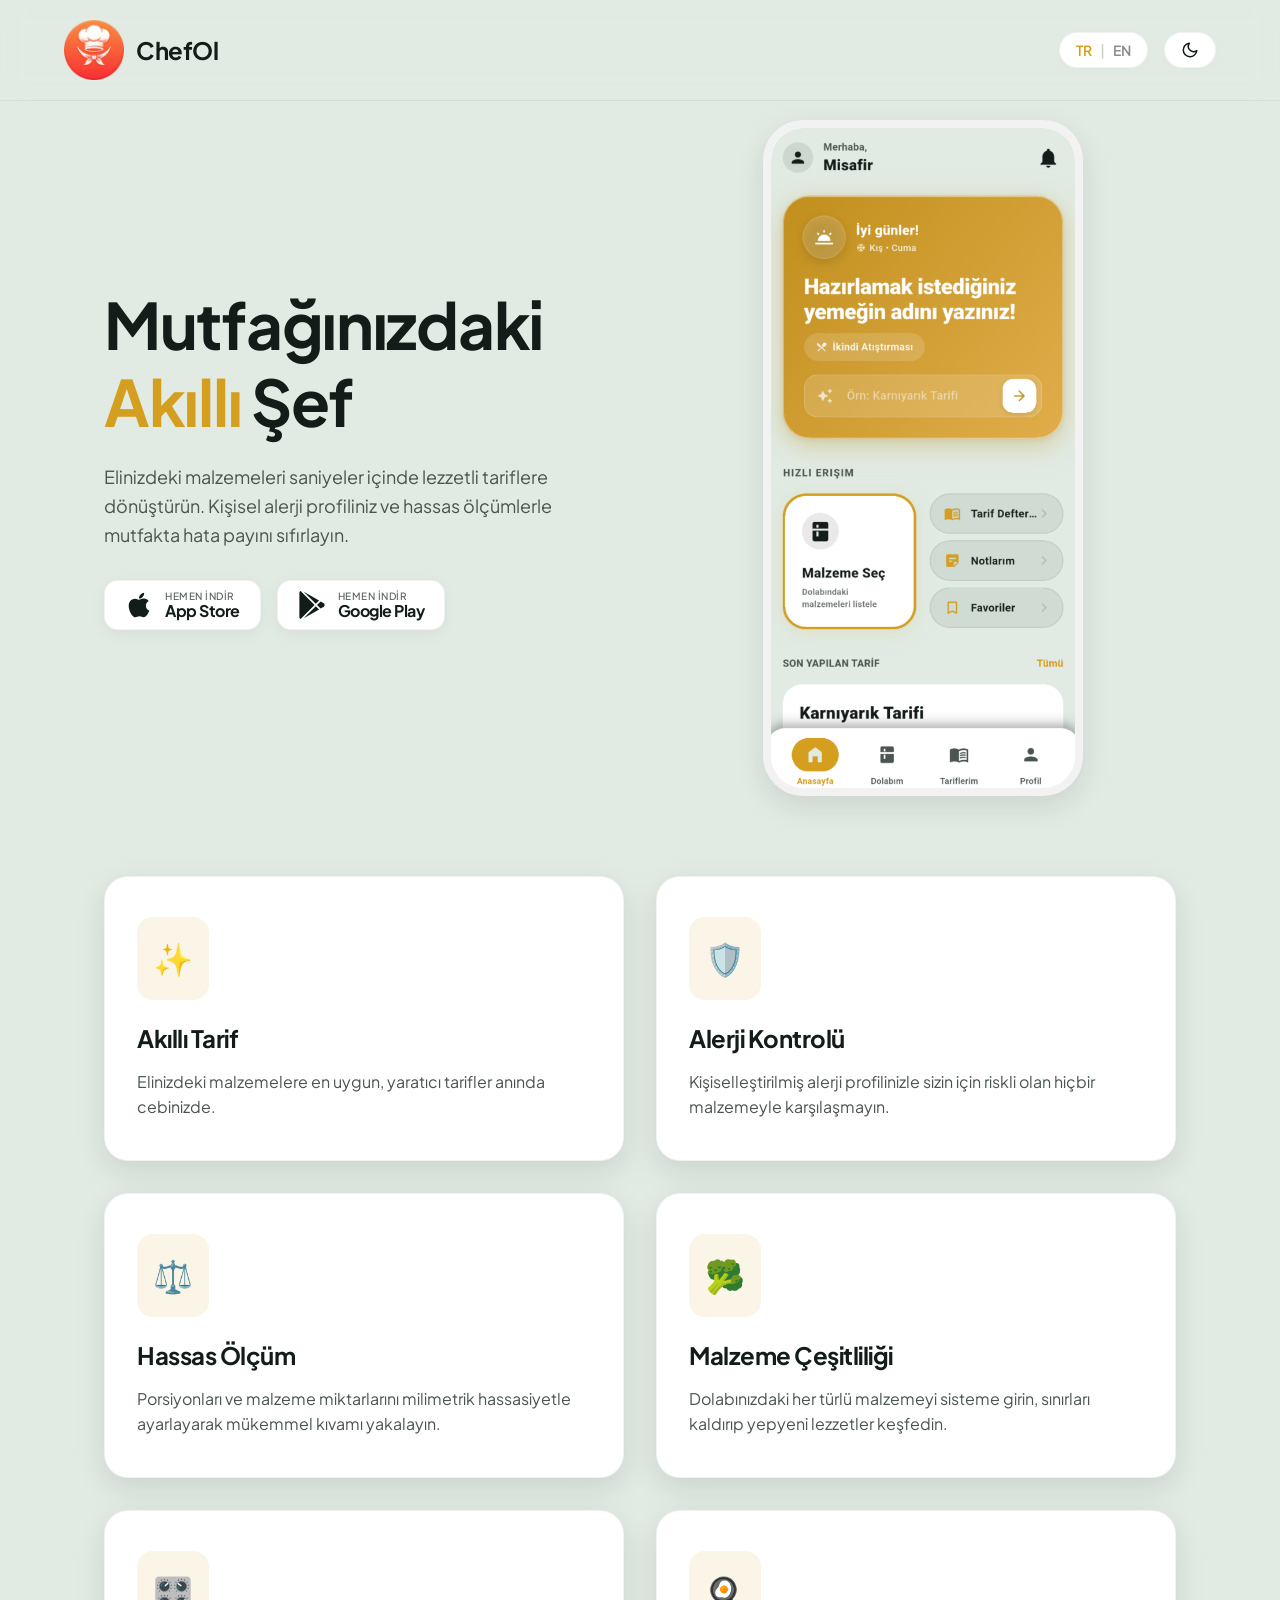
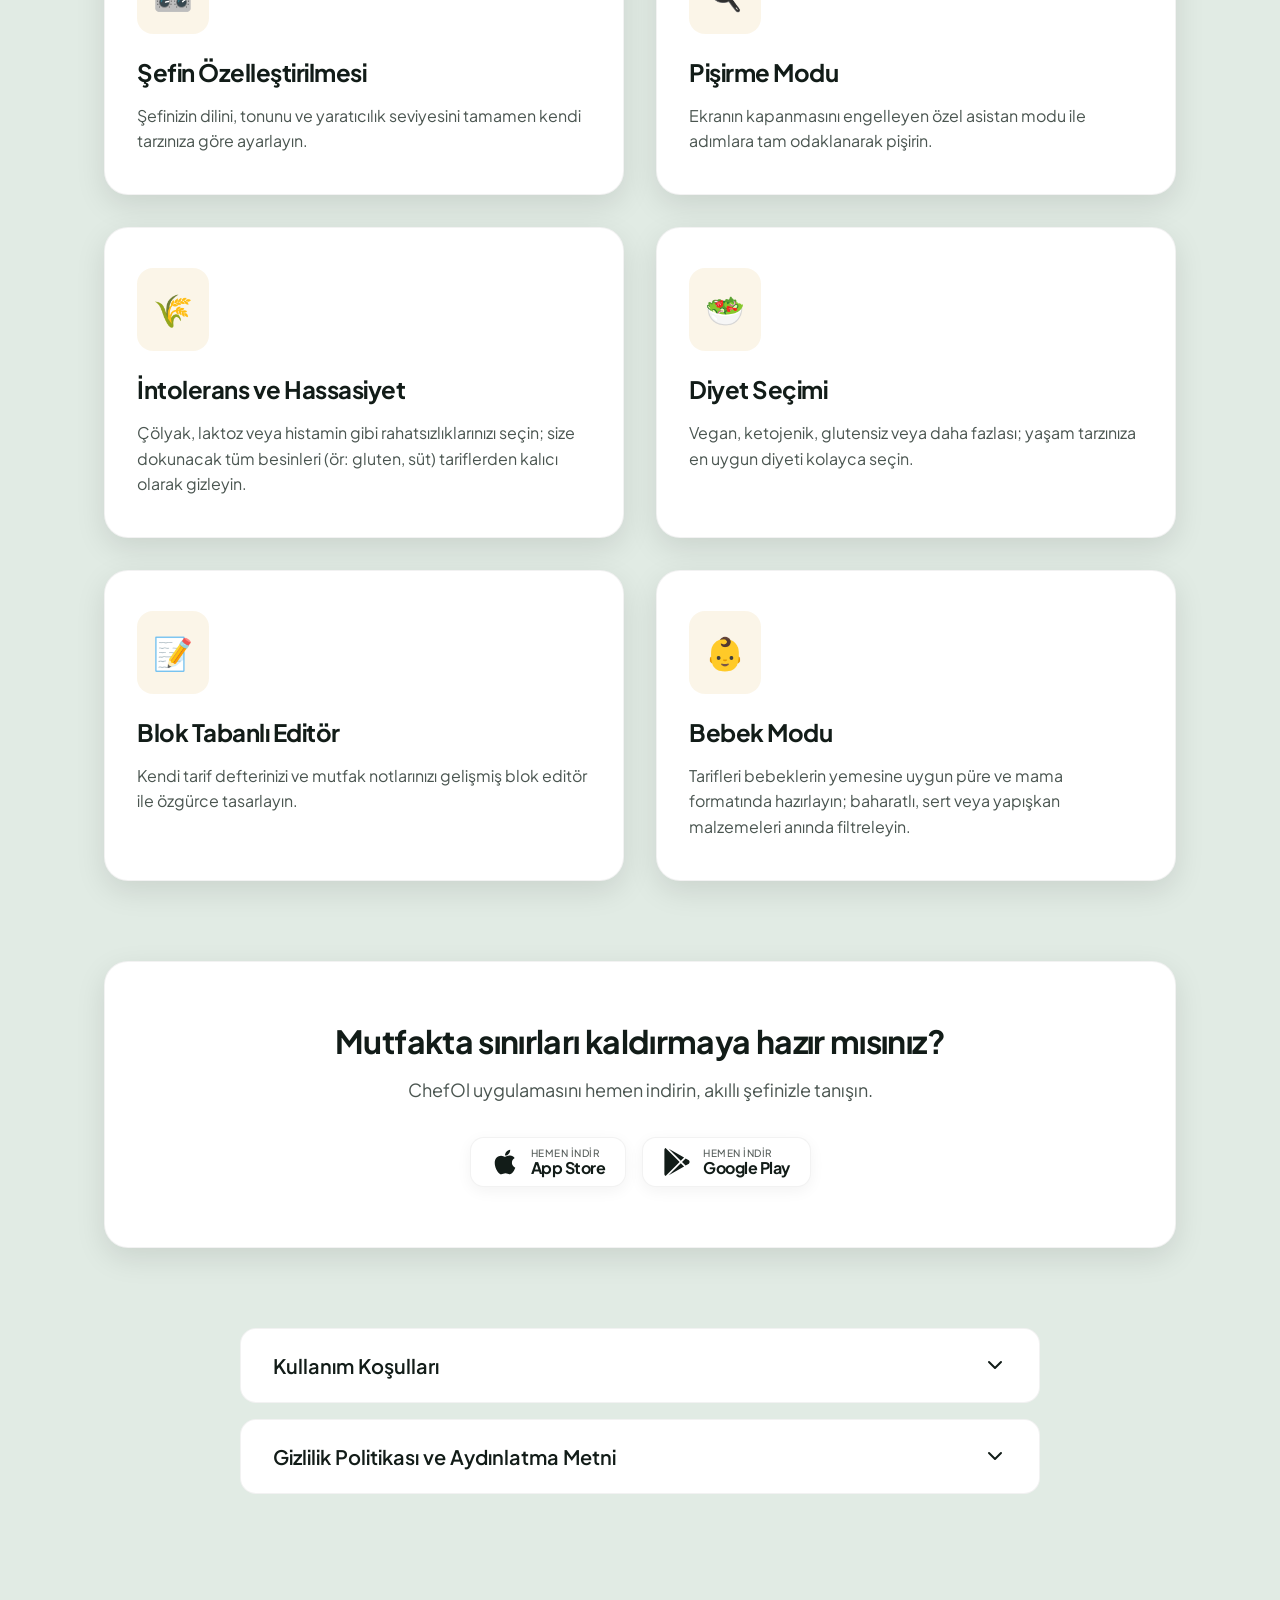
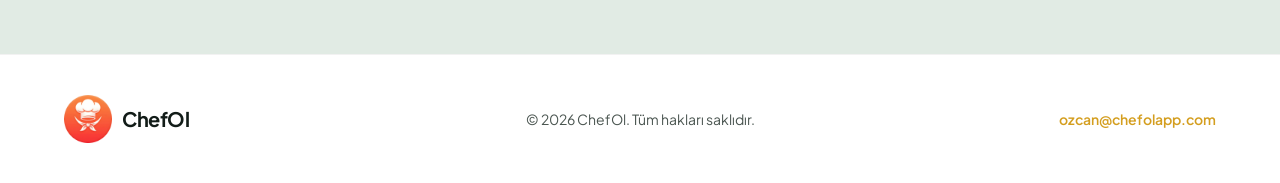
==== commit 95822813: "Switch contact email to ozcan@chefolapp.com and add store links - Footer, 404 page and both legal te" ====
--- a/index.html
+++ b/index.html
@@ -87,7 +87,7 @@
                     kitchen errors with your personal allergy profile and precise measurements.</p>
 
                 <div class="store-buttons">
-                    <a href="javascript:void(0)" class="store-btn" aria-label="Download on the App Store">
+                    <a href="https://apps.apple.com/app/id6789093361" class="store-btn" target="_blank" rel="noopener" aria-label="Download on the App Store">
                         <svg class="store-icon" viewBox="0 0 384 512">
                             <path
                                 d="M318.7 268.7c-.2-36.7 16.4-64.4 50-84.8-18.8-26.9-47.2-41.7-84.7-44.6-35.5-2.8-74.3 20.7-88.5 20.7-15 0-49.4-19.7-76.4-19.7C63.3 141.2 4 184.8 4 273.5q0 39.3 14.4 81.2c12.8 36.7 59 126.7 107.2 125.2 25.2-.6 43-17.9 75.8-17.9 31.8 0 48.3 17.9 76.4 17.9 48.6-.7 90.4-82.5 102.6-119.3-65.2-30.7-61.7-90-61.7-91.9zm-56.6-164.2c27.3-32.4 24.8-61.9 24-72.5-24.1 1.4-52 16.4-67.9 34.9-17.5 19.8-27.8 44.3-25.6 71.9 26.1 2 49.9-11.4 69.5-34.3z" />
@@ -98,7 +98,7 @@
                             <span class="store-main">App Store</span>
                         </div>
                     </a>
-                    <a href="javascript:void(0)" class="store-btn" aria-label="Download on Google Play">
+                    <a href="https://play.google.com/store/apps/details?id=com.chefol" class="store-btn" target="_blank" rel="noopener" aria-label="Download on Google Play">
                         <svg class="store-icon" viewBox="0 0 512 512">
                             <path
                                 d="M325.3 234.3L104.6 13l280.8 161.2-60.1 60.1zM47 0C34 6.8 25.3 19.2 25.3 35.3v441.3c0 16.1 8.7 28.5 21.7 35.3l256.6-256L47 0zm425.2 225.6l-58.9-34.1-65.7 64.5 65.7 64.5 60.1-34.1c18-14.3 18-46.5-1.2-60.8zM104.6 499l280.8-161.2-60.1-60.1L104.6 499z" />
@@ -224,7 +224,7 @@
                 <p class="en-content">Download ChefOl now and meet your smart chef.</p>
 
                 <div class="store-buttons justify-center">
-                    <a href="javascript:void(0)" class="store-btn" aria-label="Download on the App Store">
+                    <a href="https://apps.apple.com/app/id6789093361" class="store-btn" target="_blank" rel="noopener" aria-label="Download on the App Store">
                         <svg class="store-icon" viewBox="0 0 384 512">
                             <path
                                 d="M318.7 268.7c-.2-36.7 16.4-64.4 50-84.8-18.8-26.9-47.2-41.7-84.7-44.6-35.5-2.8-74.3 20.7-88.5 20.7-15 0-49.4-19.7-76.4-19.7C63.3 141.2 4 184.8 4 273.5q0 39.3 14.4 81.2c12.8 36.7 59 126.7 107.2 125.2 25.2-.6 43-17.9 75.8-17.9 31.8 0 48.3 17.9 76.4 17.9 48.6-.7 90.4-82.5 102.6-119.3-65.2-30.7-61.7-90-61.7-91.9zm-56.6-164.2c27.3-32.4 24.8-61.9 24-72.5-24.1 1.4-52 16.4-67.9 34.9-17.5 19.8-27.8 44.3-25.6 71.9 26.1 2 49.9-11.4 69.5-34.3z" />
@@ -235,7 +235,7 @@
                             <span class="store-main">App Store</span>
                         </div>
                     </a>
-                    <a href="javascript:void(0)" class="store-btn" aria-label="Download on Google Play">
+                    <a href="https://play.google.com/store/apps/details?id=com.chefol" class="store-btn" target="_blank" rel="noopener" aria-label="Download on Google Play">
                         <svg class="store-icon" viewBox="0 0 512 512">
                             <path
                                 d="M325.3 234.3L104.6 13l280.8 161.2-60.1 60.1zM47 0C34 6.8 25.3 19.2 25.3 35.3v441.3c0 16.1 8.7 28.5 21.7 35.3l256.6-256L47 0zm425.2 225.6l-58.9-34.1-65.7 64.5 65.7 64.5 60.1-34.1c18-14.3 18-46.5-1.2-60.8zM104.6 499l280.8-161.2-60.1-60.1L104.6 499z" />
@@ -263,7 +263,7 @@
                 </button>
                 <div class="accordion-content" id="terms-content">
                     <div class="legal-text-body tr-content">
-                        <p><strong>Son Güncelleme: 26 Şubat 2026</strong></p>
+                        <p><strong>Son Güncelleme: 23 Mayıs 2026</strong></p>
 
                         <h3>1. TARAFLAR VE KABUL</h3>
                         <p>Bu Kullanım Koşulları ("Sözleşme"), ChefOl ("Uygulama") uygulamasını kullanan tüm misafir ve
@@ -291,8 +291,7 @@
                             tutulamaz.</p>
 
                         <h3>3. HESAP, GÜVENLİK VE ERİŞİM</h3>
-                        <p><strong>3.1.</strong> Uygulama, anonim (misafir) kullanımın yanı sıra e-posta veya Google
-                            aracılığıyla hesap oluşturma seçeneği sunar.</p>
+                        <p><strong>3.1.</strong> Uygulama, anonim (misafir) kullanımın yanı sıra e-posta, Google veya Apple aracılığıyla hesap oluşturma seçeneği sunar.</p>
                         <p><strong>3.2.</strong> Kullanıcı, hesabına ait giriş bilgilerinin gizliliğinden ve hesabıyla
                             gerçekleştirilen tüm eylemlerden tek başına sorumludur.</p>
                         <p><strong>3.3.</strong> Geliştirici, Kullanıcı'nın bu Sözleşme'yi ihlal ettiğini tespit etmesi
@@ -313,10 +312,10 @@
                             gördüğü hallerde bu Sözleşme'yi tek taraflı olarak güncelleme hakkını saklı tutar.
                             Değişiklikler yayınlandığı andan itibaren tüm Kullanıcılar için geçerlidir.</p>
 
-                        <p><strong>İletişim:</strong> chefolapp@gmail.com</p>
+                        <p><strong>İletişim:</strong> ozcan@chefolapp.com</p>
                     </div>
                     <div class="legal-text-body en-content">
-                        <p><strong>Last Updated: February 26, 2026</strong></p>
+                        <p><strong>Last Updated: May 23, 2026</strong></p>
 
                         <h3>1. PARTIES AND ACCEPTANCE</h3>
                         <p>This Terms of Service ("Agreement") establishes the legal relationship between the users
@@ -344,8 +343,7 @@
                             the use of the App.</p>
 
                         <h3>3. ACCOUNT, SECURITY, AND ACCESS</h3>
-                        <p><strong>3.1.</strong> The App offers guest usage as well as account creation via email or
-                            Google.</p>
+                        <p><strong>3.1.</strong> The App offers guest usage as well as account creation via email, Google, or Apple.</p>
                         <p><strong>3.2.</strong> The User is solely responsible for maintaining the confidentiality of
                             their account login information and for all activities performed under their account.</p>
                         <p><strong>3.3.</strong> The Developer reserves the right to temporarily or permanently suspend
@@ -365,7 +363,7 @@
                         <p>The Developer reserves the right to unilaterally modify this Agreement without prior notice.
                             Changes become effective and binding for all Users the moment they are published.</p>
 
-                        <p><strong>Contact:</strong> chefolapp@gmail.com</p>
+                        <p><strong>Contact:</strong> ozcan@chefolapp.com</p>
                     </div>
                 </div>
             </div>
@@ -381,7 +379,7 @@
                 </button>
                 <div class="accordion-content" id="privacy-content">
                     <div class="legal-text-body tr-content">
-                        <p><strong>Son Güncelleme: 26 Şubat 2026</strong></p>
+                        <p><strong>Son Güncelleme: 30 Mayıs 2026</strong></p>
                         <p>İşbu Gizlilik Politikası ve Aydınlatma Metni, 6698 sayılı Kişisel Verilerin Korunması Kanunu
                             ("KVKK") uyarınca, ChefOl uygulaması ("Uygulama") kullanıcılarının kişisel verilerinin
                             işlenmesine ilişkin usul ve esasları belirlemek amacıyla Veri Sorumlusu sıfatıyla Özcan
@@ -404,8 +402,8 @@
                         <h3>3. KİŞİSEL VERİLERİN AKTARIMI VE YURTDIŞINA AKTARIM</h3>
                         <p>Uygulamamız tarif önerisi oluştururken Yapay Zeka servislerinden destek alır. Seçmiş
                             olduğunuz malzemeler ile alerji, diyet ve besin hassasiyetleri tercihlerinizi içeren veriler
-                            hizmetin sunulabilmesi amacıyla, anonimleştirilerek kullanılsa dahi yurtdışı merkezli yapay
-                            zeka sunucularına (Google) aktarılabilmektedir.</p>
+                            hizmetin sunulabilmesi amacıyla, anonimleştirilerek kullanılsa dahi güvenli altyapı hizmetleri (Cloudflare, OpenRouter) aracılığıyla yurtdışı merkezli yapay
+                            zeka sağlayıcılarına (Google ve Anthropic) aktarılabilmektedir.</p>
                         <p>Kişisel verileriniz reklam veya pazarlama amacıyla üçüncü şahıslara satılmaz ve paylaşılmaz.
                         </p>
 
@@ -428,12 +426,12 @@
                             <li>g) Vermiş olduğunuz açık rızayı dilediğiniz zaman geri çekme haklarına sahipsiniz.</li>
                         </ul>
                         <p>Açık rızanızı geri çekmek veya yukarıdaki haklarınızı kullanmak için
-                            <strong>chefolapp@gmail.com</strong> adresine e-posta göndermeniz yeterlidir.
+                            <strong>ozcan@chefolapp.com</strong> adresine e-posta göndermeniz yeterlidir.
                         </p>
-                        <p><strong>İletişim:</strong> chefolapp@gmail.com</p>
+                        <p><strong>İletişim:</strong> ozcan@chefolapp.com</p>
                     </div>
                     <div class="legal-text-body en-content">
-                        <p><strong>Last Updated: February 26, 2026</strong></p>
+                        <p><strong>Last Updated: May 30, 2026</strong></p>
                         <p>This Privacy Policy and Clarification Text has been prepared by Özcan Orhan Demirci, in the
                             capacity of Data Controller, to determine the procedures and principles regarding the
                             processing of personal data of the users of the ChefOl application ("App") in accordance
@@ -456,7 +454,7 @@
                         <h3>3. TRANSFER OF PERSONAL DATA AND TRANSFER ABROAD</h3>
                         <p>Our application uses Artificial Intelligence services when generating recipe suggestions. The
                             data containing your selected ingredients, and preferences regarding allergies, diet, and
-                            food sensitivities may be transferred to AI servers located abroad (Google), even if used
+                            food sensitivities may be transferred to AI providers located abroad (Google and Anthropic) through secure infrastructure services (Cloudflare, OpenRouter), even if used
                             anonymously, in order to provide the service.</p>
                         <p>Your personal data is never shared or sold to third parties for advertising or marketing
                             purposes.</p>
@@ -480,9 +478,9 @@
                             <li>g) Withdraw your explicit consent at any time.</li>
                         </ul>
                         <p>To withdraw your consent or exercise any of the rights listed above, simply send an email to
-                            <strong>chefolapp@gmail.com</strong>.
+                            <strong>ozcan@chefolapp.com</strong>.
                         </p>
-                        <p><strong>Contact:</strong> chefolapp@gmail.com</p>
+                        <p><strong>Contact:</strong> ozcan@chefolapp.com</p>
                     </div>
                 </div>
             </div>
@@ -499,7 +497,7 @@
             </div>
             <p class="footer-copyright">&copy; 2026 ChefOl. <span class="tr-content">Tüm hakları saklıdır.</span><span
                     class="en-content">All rights reserved.</span></p>
-            <a href="mailto:chefolapp@gmail.com" class="contact-link">chefolapp@gmail.com</a>
+            <a href="mailto:ozcan@chefolapp.com" class="contact-link">ozcan@chefolapp.com</a>
         </div>
     </footer>
 
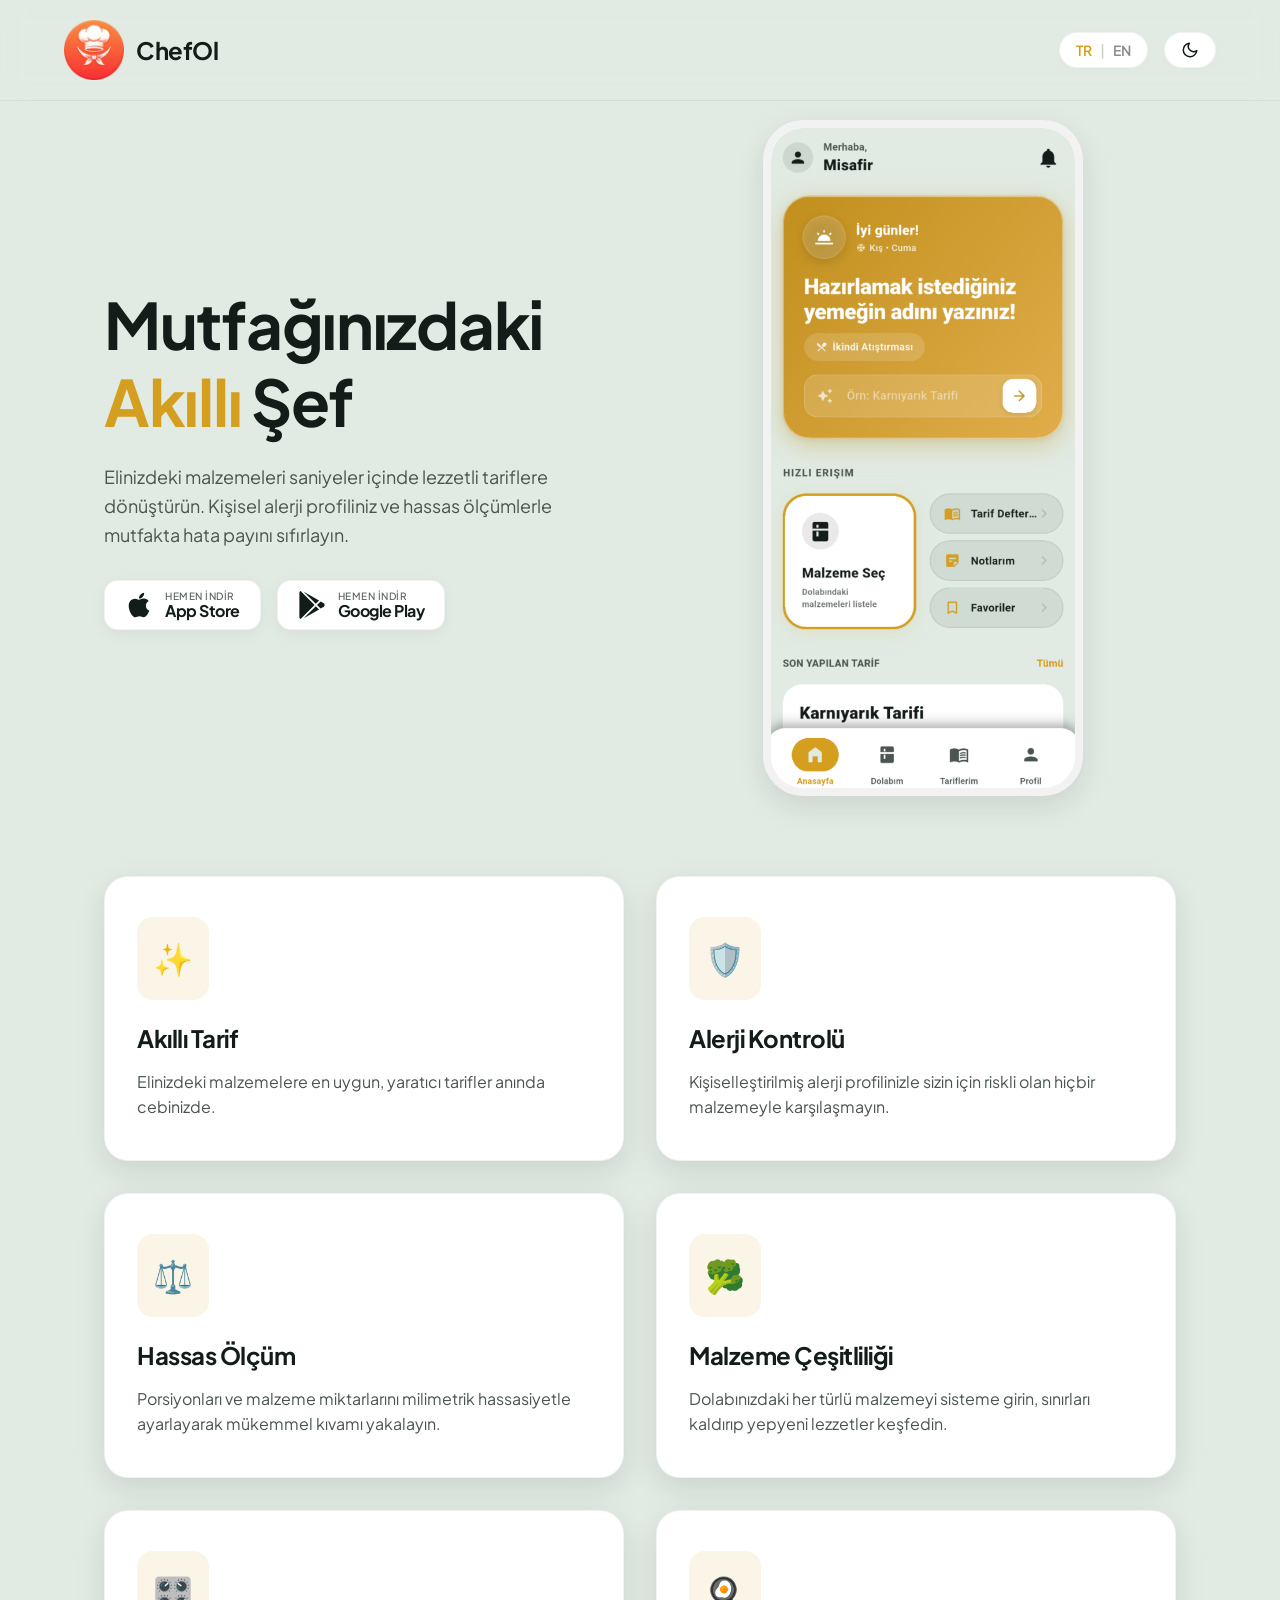
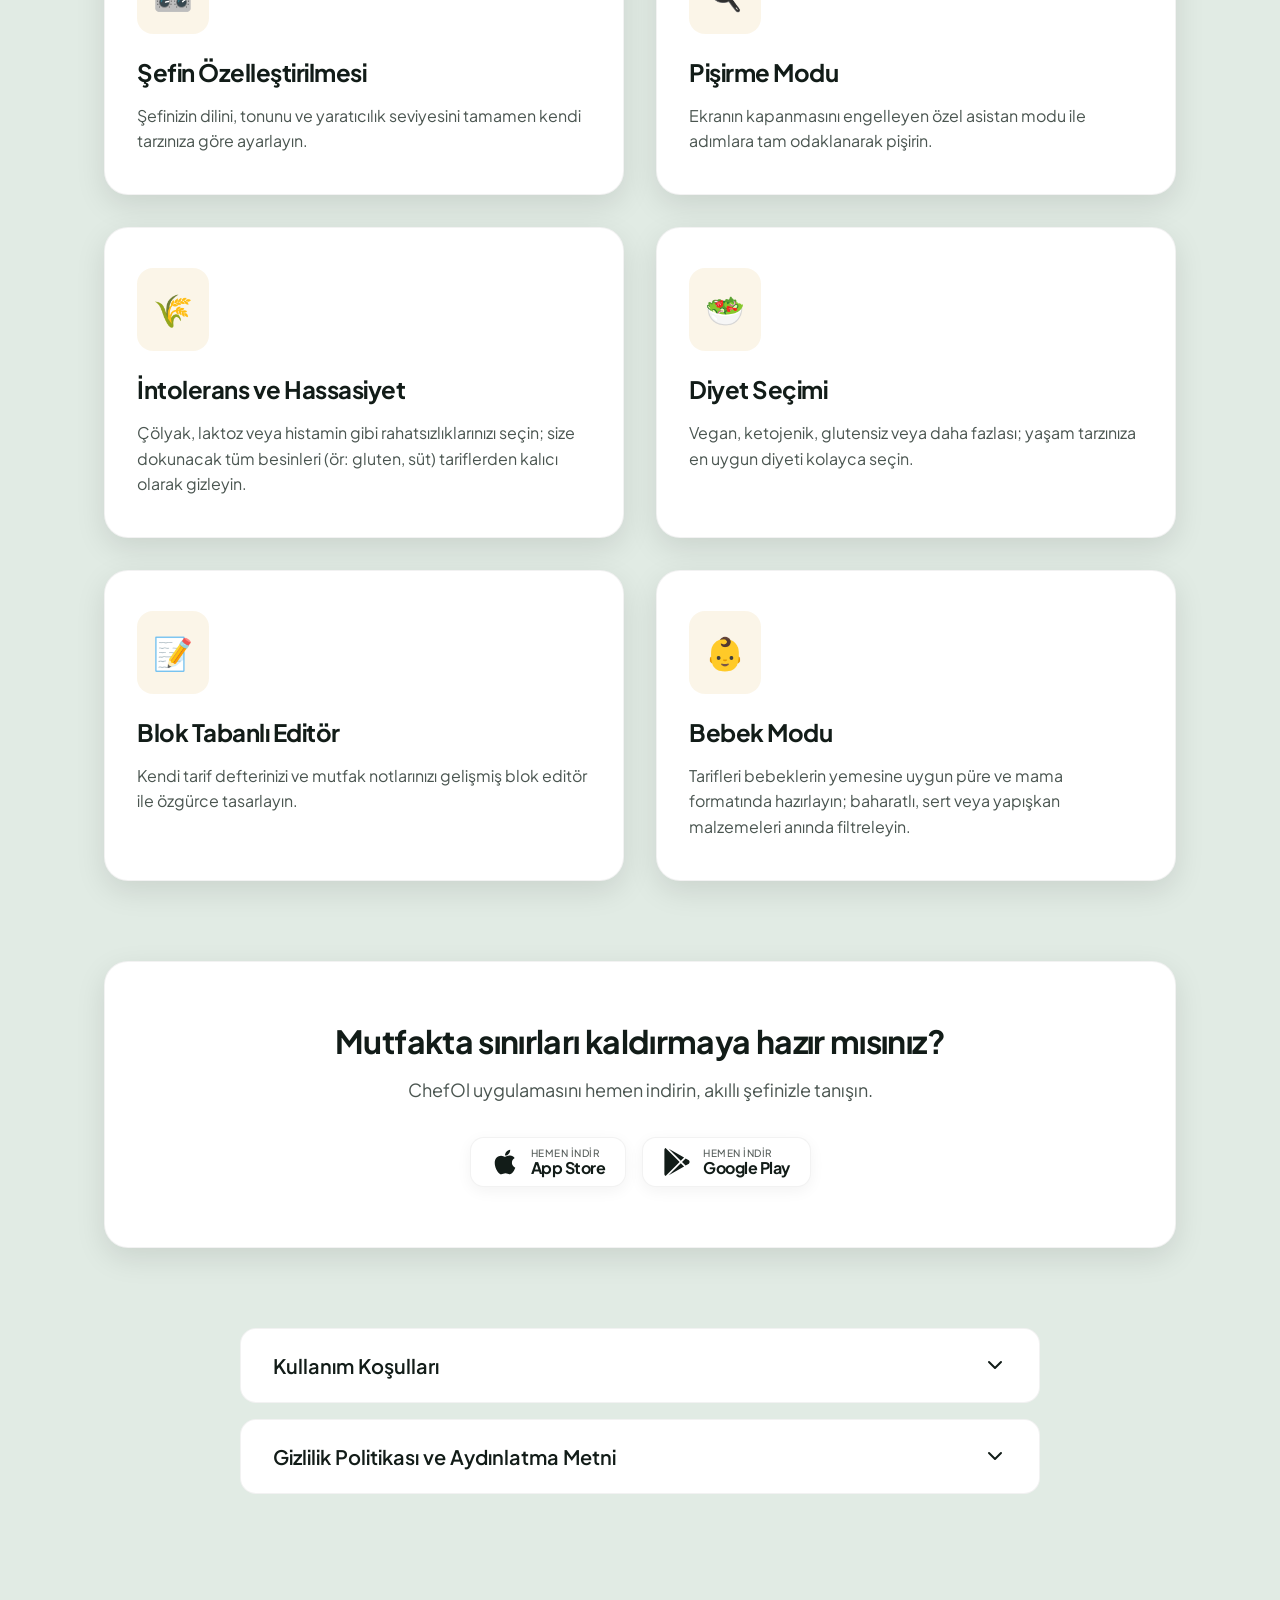
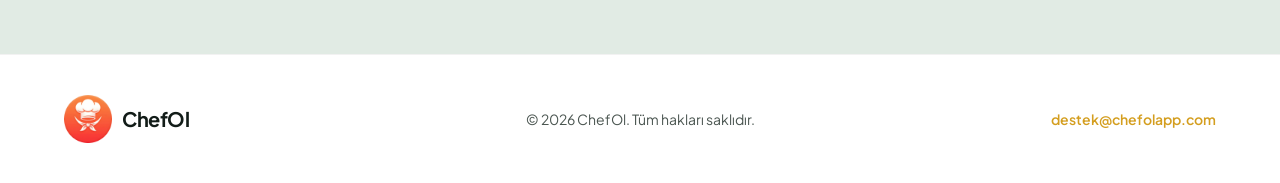
==== commit f65d1996: "docs(contact): use destek@chefolapp.com as the support and legal address Chefol now has one corporat" ====
--- a/index.html
+++ b/index.html
@@ -1,507 +1,870 @@
-﻿<!DOCTYPE html>
+﻿<!doctype html>
 <html lang="tr" data-theme="dark">
-
-<head>
-    <meta charset="UTF-8">
-    <meta name="viewport" content="width=device-width, initial-scale=1.0">
-
-    <meta name="google" content="notranslate">
+  <head>
+    <meta charset="UTF-8" />
+    <meta name="viewport" content="width=device-width, initial-scale=1.0" />
+
+    <meta name="google" content="notranslate" />
 
     <title>ChefOl</title>
-    <meta name="description"
-        content="Elinizdeki malzemeleri saniyeler içinde lezzetli tariflere dönüştürün. Kişisel alerji profiliniz ve hassas ölçümlerle mutfakta hata payını sıfırlayın.">
-    <meta name="author" content="Özcan Orhan Demirci">
-    <meta name="keywords" content="yemek tarifi, akıllı mutfak, alerji profili, hassas ölçüm, yemek asistanı, ChefOl">
-
-    <meta property="og:type" content="website">
-    <meta property="og:url" content="https://ozcanorhandemirci.github.io/chefol/">
-    <meta property="og:title" content="ChefOl">
-    <meta property="og:description"
-        content="Elinizdeki malzemeleri saniyeler içinde lezzetli tariflere dönüştürün. Mutfakta sınırları kaldırın.">
-    <meta property="og:image" content="https://ozcanorhandemirci.github.io/chefol/assets/og-image.png">
-
-    <meta property="twitter:card" content="summary_large_image">
-    <meta property="twitter:url" content="https://ozcanorhandemirci.github.io/chefol/">
-    <meta property="twitter:title" content="ChefOl">
-    <meta property="twitter:description"
-        content="Elinizdeki malzemeleri saniyeler içinde lezzetli tariflere dönüştürün. Mutfakta sınırları kaldırın.">
-    <meta property="twitter:image" content="https://ozcanorhandemirci.github.io/chefol/assets/og-image.png">
-
-    <link rel="icon" type="image/x-icon" href="assets/favicon/chefol-favicon.ico">
-    <link rel="icon" type="image/png" sizes="32x32" href="assets/favicon/chefol-favicon-32x32.png">
-    <link rel="icon" type="image/png" sizes="16x16" href="assets/favicon/chefol-favicon-16x16.png">
-    <link rel="apple-touch-icon" href="assets/favicon/chefol-apple-touch-icon.png">
-    <link rel="manifest" href="assets/favicon/site.webmanifest">
-
-    <link rel="preconnect" href="https://fonts.googleapis.com">
-    <link rel="preconnect" href="https://fonts.gstatic.com" crossorigin>
-    <link href="https://fonts.googleapis.com/css2?family=Plus+Jakarta+Sans:wght@400;500;600;700&display=swap"
-        rel="stylesheet">
-
-    <link rel="stylesheet" href="style.css">
-</head>
-
-<body>
+    <meta
+      name="description"
+      content="Elinizdeki malzemeleri saniyeler içinde lezzetli tariflere dönüştürün. Kişisel alerji profiliniz ve hassas ölçümlerle mutfakta hata payını sıfırlayın."
+    />
+    <meta name="author" content="Özcan Orhan Demirci" />
+    <meta
+      name="keywords"
+      content="yemek tarifi, akıllı mutfak, alerji profili, hassas ölçüm, yemek asistanı, ChefOl"
+    />
+
+    <meta property="og:type" content="website" />
+    <meta property="og:url" content="https://chefolapp.com/" />
+    <meta property="og:title" content="ChefOl" />
+    <meta
+      property="og:description"
+      content="Elinizdeki malzemeleri saniyeler içinde lezzetli tariflere dönüştürün. Mutfakta sınırları kaldırın."
+    />
+    <meta
+      property="og:image"
+      content="https://chefolapp.com/assets/og-image.png"
+    />
+
+    <meta property="twitter:card" content="summary_large_image" />
+    <meta property="twitter:url" content="https://chefolapp.com/" />
+    <meta property="twitter:title" content="ChefOl" />
+    <meta
+      property="twitter:description"
+      content="Elinizdeki malzemeleri saniyeler içinde lezzetli tariflere dönüştürün. Mutfakta sınırları kaldırın."
+    />
+    <meta
+      property="twitter:image"
+      content="https://chefolapp.com/assets/og-image.png"
+    />
+
+    <link rel="canonical" href="https://chefolapp.com/" />
+
+    <link
+      rel="icon"
+      type="image/x-icon"
+      href="assets/favicon/chefol-favicon.ico"
+    />
+    <link
+      rel="icon"
+      type="image/png"
+      sizes="32x32"
+      href="assets/favicon/chefol-favicon-32x32.png"
+    />
+    <link
+      rel="icon"
+      type="image/png"
+      sizes="16x16"
+      href="assets/favicon/chefol-favicon-16x16.png"
+    />
+    <link
+      rel="apple-touch-icon"
+      href="assets/favicon/chefol-apple-touch-icon.png"
+    />
+    <link rel="manifest" href="assets/favicon/site.webmanifest" />
+
+    <link rel="preconnect" href="https://fonts.googleapis.com" />
+    <link rel="preconnect" href="https://fonts.gstatic.com" crossorigin />
+    <link
+      href="https://fonts.googleapis.com/css2?family=Plus+Jakarta+Sans:wght@400;500;600;700&display=swap"
+      rel="stylesheet"
+    />
+
+    <link rel="stylesheet" href="style.css" />
+  </head>
+
+  <body>
     <nav class="navbar">
-        <div class="logo">
-            <img src="assets/logo.png" alt="ChefOl Logo" class="logo-img logo-dark">
-            <img src="assets/logo2.png" alt="ChefOl Logo" class="logo-img logo-light">
-            <span class="logo-text">ChefOl</span>
-        </div>
-        <div class="controls">
-            <button id="langToggle" class="control-btn" aria-label="Dil Değiştir / Change Language">
-                <span class="lang-text active" id="lang-tr">TR</span>
-                <span class="lang-divider">|</span>
-                <span class="lang-text" id="lang-en">EN</span>
-            </button>
-            <button id="themeToggle" class="control-btn" aria-label="Tema Değiştir / Toggle Theme">
-                <svg class="sun-icon" xmlns="http://www.w3.org/2000/svg" viewBox="0 0 24 24" fill="none"
-                    stroke="currentColor" stroke-width="2" stroke-linecap="round" stroke-linejoin="round">
-                    <circle cx="12" cy="12" r="5"></circle>
-                    <line x1="12" y1="1" x2="12" y2="3"></line>
-                    <line x1="12" y1="21" x2="12" y2="23"></line>
-                    <line x1="4.22" y1="4.22" x2="5.64" y2="5.64"></line>
-                    <line x1="18.36" y1="18.36" x2="19.78" y2="19.78"></line>
-                    <line x1="1" y1="12" x2="3" y2="12"></line>
-                    <line x1="21" y1="12" x2="23" y2="12"></line>
-                    <line x1="4.22" y1="19.78" x2="5.64" y2="18.36"></line>
-                    <line x1="18.36" y1="4.22" x2="19.78" y2="5.64"></line>
-                </svg>
-                <svg class="moon-icon" xmlns="http://www.w3.org/2000/svg" viewBox="0 0 24 24" fill="none"
-                    stroke="currentColor" stroke-width="2" stroke-linecap="round" stroke-linejoin="round">
-                    <path d="M21 12.79A9 9 0 1 1 11.21 3 7 7 0 0 0 21 12.79z"></path>
-                </svg>
-            </button>
-        </div>
+      <div class="logo">
+        <img
+          src="assets/logo.png"
+          alt="ChefOl Logo"
+          class="logo-img logo-dark"
+        />
+        <img
+          src="assets/logo2.png"
+          alt="ChefOl Logo"
+          class="logo-img logo-light"
+        />
+        <span class="logo-text">ChefOl</span>
+      </div>
+      <div class="controls">
+        <button
+          id="langToggle"
+          class="control-btn"
+          aria-label="Dil Değiştir / Change Language"
+        >
+          <span class="lang-text active" id="lang-tr">TR</span>
+          <span class="lang-divider">|</span>
+          <span class="lang-text" id="lang-en">EN</span>
+        </button>
+        <button
+          id="themeToggle"
+          class="control-btn"
+          aria-label="Tema Değiştir / Toggle Theme"
+        >
+          <svg
+            class="sun-icon"
+            xmlns="http://www.w3.org/2000/svg"
+            viewBox="0 0 24 24"
+            fill="none"
+            stroke="currentColor"
+            stroke-width="2"
+            stroke-linecap="round"
+            stroke-linejoin="round"
+          >
+            <circle cx="12" cy="12" r="5"></circle>
+            <line x1="12" y1="1" x2="12" y2="3"></line>
+            <line x1="12" y1="21" x2="12" y2="23"></line>
+            <line x1="4.22" y1="4.22" x2="5.64" y2="5.64"></line>
+            <line x1="18.36" y1="18.36" x2="19.78" y2="19.78"></line>
+            <line x1="1" y1="12" x2="3" y2="12"></line>
+            <line x1="21" y1="12" x2="23" y2="12"></line>
+            <line x1="4.22" y1="19.78" x2="5.64" y2="18.36"></line>
+            <line x1="18.36" y1="4.22" x2="19.78" y2="5.64"></line>
+          </svg>
+          <svg
+            class="moon-icon"
+            xmlns="http://www.w3.org/2000/svg"
+            viewBox="0 0 24 24"
+            fill="none"
+            stroke="currentColor"
+            stroke-width="2"
+            stroke-linecap="round"
+            stroke-linejoin="round"
+          >
+            <path d="M21 12.79A9 9 0 1 1 11.21 3 7 7 0 0 0 21 12.79z"></path>
+          </svg>
+        </button>
+      </div>
     </nav>
 
     <main class="content-wrapper">
-        <section class="hero reveal">
-            <div class="hero-text">
-                <h1 class="tr-content">Mutfağınızdaki<br><span class="highlight">Akıllı</span> Şef</h1>
-                <h1 class="en-content">The <span class="highlight">Smart Chef</span><br>in Your Kitchen</h1>
-
-                <p class="tr-content">Elinizdeki malzemeleri saniyeler içinde lezzetli tariflere dönüştürün. Kişisel
-                    alerji profiliniz ve hassas ölçümlerle mutfakta hata payını sıfırlayın.</p>
-                <p class="en-content">Transform your available ingredients into delicious recipes in seconds. Eliminate
-                    kitchen errors with your personal allergy profile and precise measurements.</p>
-
-                <div class="store-buttons">
-                    <a href="https://apps.apple.com/app/id6789093361" class="store-btn" target="_blank" rel="noopener" aria-label="Download on the App Store">
-                        <svg class="store-icon" viewBox="0 0 384 512">
-                            <path
-                                d="M318.7 268.7c-.2-36.7 16.4-64.4 50-84.8-18.8-26.9-47.2-41.7-84.7-44.6-35.5-2.8-74.3 20.7-88.5 20.7-15 0-49.4-19.7-76.4-19.7C63.3 141.2 4 184.8 4 273.5q0 39.3 14.4 81.2c12.8 36.7 59 126.7 107.2 125.2 25.2-.6 43-17.9 75.8-17.9 31.8 0 48.3 17.9 76.4 17.9 48.6-.7 90.4-82.5 102.6-119.3-65.2-30.7-61.7-90-61.7-91.9zm-56.6-164.2c27.3-32.4 24.8-61.9 24-72.5-24.1 1.4-52 16.4-67.9 34.9-17.5 19.8-27.8 44.3-25.6 71.9 26.1 2 49.9-11.4 69.5-34.3z" />
-                        </svg>
-                        <div class="store-text">
-                            <span class="store-sub en-content">Download on</span>
-                            <span class="store-sub tr-content">Hemen İndir</span>
-                            <span class="store-main">App Store</span>
-                        </div>
-                    </a>
-                    <a href="https://play.google.com/store/apps/details?id=com.chefol" class="store-btn" target="_blank" rel="noopener" aria-label="Download on Google Play">
-                        <svg class="store-icon" viewBox="0 0 512 512">
-                            <path
-                                d="M325.3 234.3L104.6 13l280.8 161.2-60.1 60.1zM47 0C34 6.8 25.3 19.2 25.3 35.3v441.3c0 16.1 8.7 28.5 21.7 35.3l256.6-256L47 0zm425.2 225.6l-58.9-34.1-65.7 64.5 65.7 64.5 60.1-34.1c18-14.3 18-46.5-1.2-60.8zM104.6 499l280.8-161.2-60.1-60.1L104.6 499z" />
-                        </svg>
-                        <div class="store-text">
-                            <span class="store-sub en-content">Download on</span>
-                            <span class="store-sub tr-content">Hemen İndir</span>
-                            <span class="store-main">Google Play</span>
-                        </div>
-                    </a>
-                </div>
+      <section class="hero reveal">
+        <div class="hero-text">
+          <h1 class="tr-content">
+            Mutfağınızdaki<br /><span class="highlight">Akıllı</span> Şef
+          </h1>
+          <h1 class="en-content">
+            The <span class="highlight">Smart Chef</span><br />in Your Kitchen
+          </h1>
+
+          <p class="tr-content">
+            Elinizdeki malzemeleri saniyeler içinde lezzetli tariflere
+            dönüştürün. Kişisel alerji profiliniz ve hassas ölçümlerle mutfakta
+            hata payını sıfırlayın.
+          </p>
+          <p class="en-content">
+            Transform your available ingredients into delicious recipes in
+            seconds. Eliminate kitchen errors with your personal allergy profile
+            and precise measurements.
+          </p>
+
+          <div class="store-buttons">
+            <a
+              href="https://apps.apple.com/app/id6789093361"
+              class="store-btn"
+              target="_blank"
+              rel="noopener"
+              aria-label="Download on the App Store"
+            >
+              <svg class="store-icon" viewBox="0 0 384 512">
+                <path
+                  d="M318.7 268.7c-.2-36.7 16.4-64.4 50-84.8-18.8-26.9-47.2-41.7-84.7-44.6-35.5-2.8-74.3 20.7-88.5 20.7-15 0-49.4-19.7-76.4-19.7C63.3 141.2 4 184.8 4 273.5q0 39.3 14.4 81.2c12.8 36.7 59 126.7 107.2 125.2 25.2-.6 43-17.9 75.8-17.9 31.8 0 48.3 17.9 76.4 17.9 48.6-.7 90.4-82.5 102.6-119.3-65.2-30.7-61.7-90-61.7-91.9zm-56.6-164.2c27.3-32.4 24.8-61.9 24-72.5-24.1 1.4-52 16.4-67.9 34.9-17.5 19.8-27.8 44.3-25.6 71.9 26.1 2 49.9-11.4 69.5-34.3z"
+                />
+              </svg>
+              <div class="store-text">
+                <span class="store-sub en-content">Download on</span>
+                <span class="store-sub tr-content">Hemen İndir</span>
+                <span class="store-main">App Store</span>
+              </div>
+            </a>
+            <a
+              href="https://play.google.com/store/apps/details?id=com.chefol"
+              class="store-btn"
+              target="_blank"
+              rel="noopener"
+              aria-label="Download on Google Play"
+            >
+              <svg class="store-icon" viewBox="0 0 512 512">
+                <path
+                  d="M325.3 234.3L104.6 13l280.8 161.2-60.1 60.1zM47 0C34 6.8 25.3 19.2 25.3 35.3v441.3c0 16.1 8.7 28.5 21.7 35.3l256.6-256L47 0zm425.2 225.6l-58.9-34.1-65.7 64.5 65.7 64.5 60.1-34.1c18-14.3 18-46.5-1.2-60.8zM104.6 499l280.8-161.2-60.1-60.1L104.6 499z"
+                />
+              </svg>
+              <div class="store-text">
+                <span class="store-sub en-content">Download on</span>
+                <span class="store-sub tr-content">Hemen İndir</span>
+                <span class="store-main">Google Play</span>
+              </div>
+            </a>
+          </div>
+        </div>
+        <div class="hero-visual">
+          <div class="mockup-container">
+            <img
+              src="assets/mockup.png"
+              alt="ChefOl App Mockup"
+              class="mockup-img mockup-dark tr-content"
+            />
+            <img
+              src="assets/mockup2.png"
+              alt="ChefOl App Mockup"
+              class="mockup-img mockup-light tr-content"
+            />
+            <img
+              src="assets/mockup3.png"
+              alt="ChefOl App Mockup"
+              class="mockup-img mockup-dark en-content"
+            />
+            <img
+              src="assets/mockup4.png"
+              alt="ChefOl App Mockup"
+              class="mockup-img mockup-light en-content"
+            />
+          </div>
+        </div>
+      </section>
+
+      <section class="features reveal delay-1">
+        <div class="feature-card">
+          <div class="feature-icon">✨</div>
+          <h3 class="tr-content">Akıllı Tarif</h3>
+          <h3 class="en-content">Smart Recipe</h3>
+          <p class="tr-content">
+            Elinizdeki malzemelere en uygun, yaratıcı tarifler anında cebinizde.
+          </p>
+          <p class="en-content">
+            Get instant, creative recipes perfectly matched to your ingredients.
+          </p>
+        </div>
+        <div class="feature-card">
+          <div class="feature-icon">🛡️</div>
+          <h3 class="tr-content">Alerji Kontrolü</h3>
+          <h3 class="en-content">Allergy Control</h3>
+          <p class="tr-content">
+            Kişiselleştirilmiş alerji profilinizle sizin için riskli olan hiçbir
+            malzemeyle karşılaşmayın.
+          </p>
+          <p class="en-content">
+            Never encounter risky ingredients with your fully personalized
+            allergy profile.
+          </p>
+        </div>
+
+        <div class="feature-card">
+          <div class="feature-icon">⚖️</div>
+          <h3 class="tr-content">Hassas Ölçüm</h3>
+          <h3 class="en-content">Precise Measurement</h3>
+          <p class="tr-content">
+            Porsiyonları ve malzeme miktarlarını milimetrik hassasiyetle
+            ayarlayarak mükemmel kıvamı yakalayın.
+          </p>
+          <p class="en-content">
+            Achieve the perfect consistency by adjusting portions and ingredient
+            amounts with pinpoint accuracy.
+          </p>
+        </div>
+        <div class="feature-card">
+          <div class="feature-icon">🥦</div>
+          <h3 class="tr-content">Malzeme Çeşitliliği</h3>
+          <h3 class="en-content">Ingredient Variety</h3>
+          <p class="tr-content">
+            Dolabınızdaki her türlü malzemeyi sisteme girin, sınırları kaldırıp
+            yepyeni lezzetler keşfedin.
+          </p>
+          <p class="en-content">
+            Enter any ingredient from your fridge, remove boundaries, and
+            discover brand new flavors.
+          </p>
+        </div>
+
+        <div class="feature-card">
+          <div class="feature-icon">🎛️</div>
+          <h3 class="tr-content">Şefin Özelleştirilmesi</h3>
+          <h3 class="en-content">Chef Customization</h3>
+          <p class="tr-content">
+            Şefinizin dilini, tonunu ve yaratıcılık seviyesini tamamen kendi
+            tarzınıza göre ayarlayın.
+          </p>
+          <p class="en-content">
+            Completely customize the language, tone, and creativity level of
+            your chef to match your style.
+          </p>
+        </div>
+        <div class="feature-card">
+          <div class="feature-icon">🍳</div>
+          <h3 class="tr-content">Pişirme Modu</h3>
+          <h3 class="en-content">Cooking Mode</h3>
+          <p class="tr-content">
+            Ekranın kapanmasını engelleyen özel asistan modu ile adımlara tam
+            odaklanarak pişirin.
+          </p>
+          <p class="en-content">
+            Cook step-by-step with complete focus using a special assistant mode
+            that keeps your screen awake.
+          </p>
+        </div>
+
+        <div class="feature-card">
+          <div class="feature-icon">🌾</div>
+          <h3 class="tr-content">İntolerans ve Hassasiyet</h3>
+          <h3 class="en-content">Intolerance & Sensitivity</h3>
+          <p class="tr-content">
+            Çölyak, laktoz veya histamin gibi rahatsızlıklarınızı seçin; size
+            dokunacak tüm besinleri (ör: gluten, süt) tariflerden kalıcı olarak
+            gizleyin.
+          </p>
+          <p class="en-content">
+            Select conditions like celiac, lactose, or histamine intolerance;
+            permanently hide all ingredients (e.g., gluten, dairy) that upset
+            your stomach.
+          </p>
+        </div>
+        <div class="feature-card">
+          <div class="feature-icon">🥗</div>
+          <h3 class="tr-content">Diyet Seçimi</h3>
+          <h3 class="en-content">Diet Selection</h3>
+          <p class="tr-content">
+            Vegan, ketojenik, glutensiz veya daha fazlası; yaşam tarzınıza en
+            uygun diyeti kolayca seçin.
+          </p>
+          <p class="en-content">
+            Vegan, keto, gluten-free and more; easily select the diet that best
+            fits your lifestyle.
+          </p>
+        </div>
+
+        <div class="feature-card">
+          <div class="feature-icon">📝</div>
+          <h3 class="tr-content">Blok Tabanlı Editör</h3>
+          <h3 class="en-content">Block-Based Editor</h3>
+          <p class="tr-content">
+            Kendi tarif defterinizi ve mutfak notlarınızı gelişmiş blok editör
+            ile özgürce tasarlayın.
+          </p>
+          <p class="en-content">
+            Freely design your own recipe book and kitchen notes using an
+            advanced block-based editor.
+          </p>
+        </div>
+        <div class="feature-card">
+          <div class="feature-icon">👶</div>
+          <h3 class="tr-content">Bebek Modu</h3>
+          <h3 class="en-content">Baby Mode</h3>
+          <p class="tr-content">
+            Tarifleri bebeklerin yemesine uygun püre ve mama formatında
+            hazırlayın; baharatlı, sert veya yapışkan malzemeleri anında
+            filtreleyin.
+          </p>
+          <p class="en-content">
+            Prepare recipes in purée and mash formats suitable for babies;
+            instantly filter out spicy, hard, or sticky ingredients.
+          </p>
+        </div>
+      </section>
+
+      <section class="reveal delay-2">
+        <div class="cta-banner">
+          <h2 class="tr-content">
+            Mutfakta sınırları kaldırmaya hazır mısınız?
+          </h2>
+          <h2 class="en-content">Ready to remove boundaries in the kitchen?</h2>
+          <p class="tr-content">
+            ChefOl uygulamasını hemen indirin, akıllı şefinizle tanışın.
+          </p>
+          <p class="en-content">
+            Download ChefOl now and meet your smart chef.
+          </p>
+
+          <div class="store-buttons justify-center">
+            <a
+              href="https://apps.apple.com/app/id6789093361"
+              class="store-btn"
+              target="_blank"
+              rel="noopener"
+              aria-label="Download on the App Store"
+            >
+              <svg class="store-icon" viewBox="0 0 384 512">
+                <path
+                  d="M318.7 268.7c-.2-36.7 16.4-64.4 50-84.8-18.8-26.9-47.2-41.7-84.7-44.6-35.5-2.8-74.3 20.7-88.5 20.7-15 0-49.4-19.7-76.4-19.7C63.3 141.2 4 184.8 4 273.5q0 39.3 14.4 81.2c12.8 36.7 59 126.7 107.2 125.2 25.2-.6 43-17.9 75.8-17.9 31.8 0 48.3 17.9 76.4 17.9 48.6-.7 90.4-82.5 102.6-119.3-65.2-30.7-61.7-90-61.7-91.9zm-56.6-164.2c27.3-32.4 24.8-61.9 24-72.5-24.1 1.4-52 16.4-67.9 34.9-17.5 19.8-27.8 44.3-25.6 71.9 26.1 2 49.9-11.4 69.5-34.3z"
+                />
+              </svg>
+              <div class="store-text">
+                <span class="store-sub en-content">Download on</span>
+                <span class="store-sub tr-content">Hemen İndir</span>
+                <span class="store-main">App Store</span>
+              </div>
+            </a>
+            <a
+              href="https://play.google.com/store/apps/details?id=com.chefol"
+              class="store-btn"
+              target="_blank"
+              rel="noopener"
+              aria-label="Download on Google Play"
+            >
+              <svg class="store-icon" viewBox="0 0 512 512">
+                <path
+                  d="M325.3 234.3L104.6 13l280.8 161.2-60.1 60.1zM47 0C34 6.8 25.3 19.2 25.3 35.3v441.3c0 16.1 8.7 28.5 21.7 35.3l256.6-256L47 0zm425.2 225.6l-58.9-34.1-65.7 64.5 65.7 64.5 60.1-34.1c18-14.3 18-46.5-1.2-60.8zM104.6 499l280.8-161.2-60.1-60.1L104.6 499z"
+                />
+              </svg>
+              <div class="store-text">
+                <span class="store-sub en-content">Download on</span>
+                <span class="store-sub tr-content">Hemen İndir</span>
+                <span class="store-main">Google Play</span>
+              </div>
+            </a>
+          </div>
+        </div>
+      </section>
+
+      <section class="legal reveal delay-3" id="legal-section">
+        <div class="accordion-item">
+          <button
+            class="accordion-header"
+            aria-expanded="false"
+            aria-controls="terms-content"
+          >
+            <span class="tr-content">Kullanım Koşulları</span>
+            <span class="en-content">Terms of Service</span>
+            <svg
+              class="chevron"
+              xmlns="http://www.w3.org/2000/svg"
+              viewBox="0 0 24 24"
+              fill="none"
+              stroke="currentColor"
+              stroke-width="2"
+              stroke-linecap="round"
+              stroke-linejoin="round"
+            >
+              <polyline points="6 9 12 15 18 9"></polyline>
+            </svg>
+          </button>
+          <div class="accordion-content" id="terms-content">
+            <div class="legal-text-body tr-content">
+              <p><strong>Son Güncelleme: 23 Mayıs 2026</strong></p>
+
+              <h3>1. TARAFLAR VE KABUL</h3>
+              <p>
+                Bu Kullanım Koşulları ("Sözleşme"), ChefOl ("Uygulama")
+                uygulamasını kullanan tüm misafir ve kayıtlı kullanıcılar
+                ("Kullanıcı") ile Uygulama sahibi ve geliştiricisi Özcan Orhan
+                Demirci ("Geliştirici") arasındaki hukuki ilişkiyi düzenler.
+                Uygulamayı indirerek, erişerek veya kullanarak bu Sözleşme'nin
+                tüm şartlarını eksiksiz olarak okuduğunuzu, anladığınızı ve
+                hukuken bağlayıcı olarak kabul ettiğinizi beyan edersiniz. Bu
+                şartları kabul etmiyorsanız, Uygulamanın kullanımını
+                sonlandırmanızı rica ederiz.
+              </p>
+              <p>
+                Uygulamayı kullanmak ve bu şartları kabul etmek için en az 18
+                yaşında (veya bulunduğunuz ülkede reşitlik yaşında) olduğunuzu
+                beyan edersiniz. 18 yaşın altındaysanız uygulamanın kullanımının
+                ebeveyn onayına tabi olduğunu kabul edersiniz.
+              </p>
+
+              <h3>2. UYGULAMANIN AMACI VE HUKUKİ SORUMLULUK REDDİ</h3>
+              <p>
+                <strong>2.1.</strong> Uygulama, Kullanıcı tarafından sağlanan
+                malzemeler, diyet tercihleri ve sağlık durumları (alerji,
+                intolerans vb.) doğrultusunda yapay zeka (AI) destekli yemek
+                tarifleri oluşturmak amacıyla tasarlanmıştır.
+              </p>
+              <p>
+                <strong>2.2. Tıbbi Tavsiye Değildir:</strong> Uygulama
+                içerisinde yer alan hiçbir bilgi, tarif, besin değeri, alerjen
+                uyarısı veya sağlık tavsiyesi, profesyonel bir tıbbi tavsiye,
+                teşhis veya tedavi yerine geçmez.
+              </p>
+              <p>
+                <strong>2.3. Sorumluluk Reddi:</strong> Yapay zeka tarafından
+                sağlanan içeriklerin (özellikle Bebek Modu gibi hassas
+                profillerde) doğruluğu, güvenilirliği ve insan sağlığına
+                uygunluğu garanti edilmez. Tüketilen malzemelere karşı
+                gelişebilecek her türlü sağlık sorunu (alerjik reaksiyonlar,
+                gıda zehirlenmeleri vb.) Kullanıcı'nın kendi sorumluluğundadır.
+                Geliştirici, Uygulama kullanımından doğabilecek hiçbir maddi,
+                manevi veya bedensel zarardan sorumlu tutulamaz.
+              </p>
+
+              <h3>3. HESAP, GÜVENLİK VE ERİŞİM</h3>
+              <p>
+                <strong>3.1.</strong> Uygulama, anonim (misafir) kullanımın yanı
+                sıra e-posta, Google veya Apple aracılığıyla hesap oluşturma
+                seçeneği sunar.
+              </p>
+              <p>
+                <strong>3.2.</strong> Kullanıcı, hesabına ait giriş bilgilerinin
+                gizliliğinden ve hesabıyla gerçekleştirilen tüm eylemlerden tek
+                başına sorumludur.
+              </p>
+              <p>
+                <strong>3.3.</strong> Geliştirici, Kullanıcı'nın bu Sözleşme'yi
+                ihlal ettiğini tespit etmesi durumunda hesapları askıya alma ve
+                cihaz tabanlı erişim engeli (ban) uygulama hakkını saklı tutar.
+              </p>
+
+              <h3>4. FİKRİ MÜLKİYET HAKLARI</h3>
+              <p>
+                Uygulamanın tasarımı, yazılım kodları ve tüm içerikleri
+                Geliştirici'ye aittir. Kullanıcı, uygulamanın hiçbir bölümünü
+                kopyalayamaz, tersine mühendislik yapamaz veya ticari amaçla
+                kullanamaz.
+              </p>
+
+              <h3>5. UYUŞMAZLIKLARIN ÇÖZÜMÜ</h3>
+              <p>
+                İşbu sözleşmenin uygulanmasından ve yorumlanmasından doğacak her
+                türlü uyuşmazlığın çözümünde Türk Hukuku uygulanacak olup, İzmir
+                Mahkemeleri ve İcra Daireleri yetkilidir.
+              </p>
+
+              <h3>6. SÖZLEŞME DEĞİŞİKLİKLERİ VE YÜRÜRLÜK</h3>
+              <p>
+                Geliştirici, yasal mevzuattaki değişiklikler veya uygulama
+                güncellemeleri nedeniyle gerekli gördüğü hallerde bu Sözleşme'yi
+                tek taraflı olarak güncelleme hakkını saklı tutar. Değişiklikler
+                yayınlandığı andan itibaren tüm Kullanıcılar için geçerlidir.
+              </p>
+
+              <p><strong>İletişim:</strong> destek@chefolapp.com</p>
             </div>
-            <div class="hero-visual">
-                <div class="mockup-container">
-                    <img src="assets/mockup.png" alt="ChefOl App Mockup" class="mockup-img mockup-dark tr-content">
-                    <img src="assets/mockup2.png" alt="ChefOl App Mockup" class="mockup-img mockup-light tr-content">
-                    <img src="assets/mockup3.png" alt="ChefOl App Mockup" class="mockup-img mockup-dark en-content">
-                    <img src="assets/mockup4.png" alt="ChefOl App Mockup" class="mockup-img mockup-light en-content">
-                </div>
+            <div class="legal-text-body en-content">
+              <p><strong>Last Updated: May 23, 2026</strong></p>
+
+              <h3>1. PARTIES AND ACCEPTANCE</h3>
+              <p>
+                This Terms of Service ("Agreement") establishes the legal
+                relationship between the users ("User") of the ChefOl
+                application ("App") and the application developer, Özcan Orhan
+                Demirci ("Developer"). By downloading, accessing, or using the
+                App, you declare that you have fully read, understood, and
+                agreed to be legally bound by all terms and conditions of this
+                Agreement. If you do not agree to these terms, we kindly ask you
+                to discontinue using the App.
+              </p>
+              <p>
+                By using the App and accepting these terms, you declare that you
+                are at least 18 years old (or the age of majority in your
+                jurisdiction). If you are under 18, you acknowledge that your
+                use of the application is subject to parental consent.
+              </p>
+
+              <h3>2. PURPOSE OF THE APP AND LEGAL DISCLAIMER</h3>
+              <p>
+                <strong>2.1.</strong> The App is designed to generate artificial
+                intelligence (AI) powered food recipes based on the ingredients,
+                dietary preferences, and health conditions (allergies,
+                intolerances, etc.) provided by the User.
+              </p>
+              <p>
+                <strong>2.2. Not Medical Advice:</strong> No information,
+                recipe, nutritional value, allergen warning, or health
+                suggestion contained within the App constitutes professional
+                medical advice, diagnosis, or treatment.
+              </p>
+              <p>
+                <strong>2.3. Disclaimer of Liability:</strong> The accuracy,
+                reliability, and human health suitability of the AI-generated
+                content (especially in sensitive profiles such as Baby Mode) are
+                not guaranteed. The User holds sole responsibility for any
+                health issues (allergic reactions, food poisoning, etc.) that
+                may arise from consuming the ingredients. The Developer cannot
+                be held liable for any material, moral, or physical damages
+                resulting from the use of the App.
+              </p>
+
+              <h3>3. ACCOUNT, SECURITY, AND ACCESS</h3>
+              <p>
+                <strong>3.1.</strong> The App offers guest usage as well as
+                account creation via email, Google, or Apple.
+              </p>
+              <p>
+                <strong>3.2.</strong> The User is solely responsible for
+                maintaining the confidentiality of their account login
+                information and for all activities performed under their
+                account.
+              </p>
+              <p>
+                <strong>3.3.</strong> The Developer reserves the right to
+                temporarily or permanently suspend accounts and enforce
+                device-based access bans if the User violates this Agreement.
+              </p>
+
+              <h3>4. INTELLECTUAL PROPERTY RIGHTS</h3>
+              <p>
+                The design, software codes, algorithms, logos, and all content
+                of the App belong to the Developer. The User may not copy,
+                reverse engineer, or use any part of the App for commercial
+                purposes.
+              </p>
+
+              <h3>5. DISPUTE RESOLUTION</h3>
+              <p>
+                In the resolution of any disputes arising from the
+                implementation and interpretation of this agreement, Turkish Law
+                shall apply, and the Courts and Execution Offices of İzmir shall
+                have jurisdiction.
+              </p>
+
+              <h3>6. MODIFICATIONS AND SEVERABILITY</h3>
+              <p>
+                The Developer reserves the right to unilaterally modify this
+                Agreement without prior notice. Changes become effective and
+                binding for all Users the moment they are published.
+              </p>
+
+              <p><strong>Contact:</strong> destek@chefolapp.com</p>
             </div>
-        </section>
-
-        <section class="features reveal delay-1">
-            <div class="feature-card">
-                <div class="feature-icon">✨</div>
-                <h3 class="tr-content">Akıllı Tarif</h3>
-                <h3 class="en-content">Smart Recipe</h3>
-                <p class="tr-content">Elinizdeki malzemelere en uygun, yaratıcı tarifler anında cebinizde.</p>
-                <p class="en-content">Get instant, creative recipes perfectly matched to your ingredients.</p>
+          </div>
+        </div>
+
+        <div class="accordion-item">
+          <button
+            class="accordion-header"
+            aria-expanded="false"
+            aria-controls="privacy-content"
+          >
+            <span class="tr-content"
+              >Gizlilik Politikası ve Aydınlatma Metni</span
+            >
+            <span class="en-content"
+              >Privacy Policy and Clarification Text</span
+            >
+            <svg
+              class="chevron"
+              xmlns="http://www.w3.org/2000/svg"
+              viewBox="0 0 24 24"
+              fill="none"
+              stroke="currentColor"
+              stroke-width="2"
+              stroke-linecap="round"
+              stroke-linejoin="round"
+            >
+              <polyline points="6 9 12 15 18 9"></polyline>
+            </svg>
+          </button>
+          <div class="accordion-content" id="privacy-content">
+            <div class="legal-text-body tr-content">
+              <p><strong>Son Güncelleme: 30 Mayıs 2026</strong></p>
+              <p>
+                İşbu Gizlilik Politikası ve Aydınlatma Metni, 6698 sayılı
+                Kişisel Verilerin Korunması Kanunu ("KVKK") uyarınca, ChefOl
+                uygulaması ("Uygulama") kullanıcılarının kişisel verilerinin
+                işlenmesine ilişkin usul ve esasları belirlemek amacıyla Veri
+                Sorumlusu sıfatıyla Özcan Orhan Demirci tarafından
+                hazırlanmıştır.
+              </p>
+
+              <h3>1. İŞLENEN KİŞİSEL VERİLERİNİZ</h3>
+              <p><strong>Kimlik Verileri:</strong> Ad, Soyad.</p>
+              <p><strong>İletişim Verileri:</strong> E-posta adresi.</p>
+              <p>
+                <strong>Özel Nitelikli Kişisel Veriler:</strong> Sağlık
+                Verileriniz (Alerjiler, diyet tercihleri, besin hassasiyetleri).
+                Sağlık verileriniz "Açık Rıza"nıza dayalı olarak sağlık ve diyet
+                hassasiyetlerinize uygun tarif sunabilmek amacıyla
+                işlenmektedir.
+              </p>
+              <p>
+                <strong>İşlem Güvenliği ve Analitik Veriler:</strong> Cihaz
+                bilgileri, uygulama içi gezinim, oluşturulan tarifler vb.
+              </p>
+
+              <h3>2. VERİLERİN İŞLENME AMACI</h3>
+              <p>
+                Kişisel verileriniz, bulut yedeklemesi sağlanması, uygulamanın
+                amacına uygun olarak yapay zeka destekli kişiselleştirilmiş
+                hizmet (tarif) sunumu ve uygulama performansının artırılması
+                amacıyla işlenmektedir.
+              </p>
+
+              <h3>3. KİŞİSEL VERİLERİN AKTARIMI VE YURTDIŞINA AKTARIM</h3>
+              <p>
+                Uygulamamız tarif önerisi oluştururken Yapay Zeka servislerinden
+                destek alır. Seçmiş olduğunuz malzemeler ile alerji, diyet ve
+                besin hassasiyetleri tercihlerinizi içeren veriler hizmetin
+                sunulabilmesi amacıyla, anonimleştirilerek kullanılsa dahi
+                güvenli altyapı hizmetleri (Cloudflare, OpenRouter) aracılığıyla
+                yurtdışı merkezli yapay zeka sağlayıcılarına (Google ve
+                Anthropic) aktarılabilmektedir.
+              </p>
+              <p>
+                Kişisel verileriniz reklam veya pazarlama amacıyla üçüncü
+                şahıslara satılmaz ve paylaşılmaz.
+              </p>
+
+              <h3>4. VERİ SAKLAMA SÜRESİ</h3>
+              <p>
+                Kişisel verileriniz, hesabınız aktif olduğu sürece saklanır.
+                Hesabınızın ve kişisel verilerinizin silinmesini talep etmeniz
+                halinde, yasal yükümlülüklerimizin gerektirdiği (varsa) süreler
+                istisna olmak kaydıyla, kişisel verileriniz 30 gün içerisinde
+                kalıcı olarak silinir veya veri sahibiyle ilişkilendirilemeyecek
+                şekilde anonimleştirilir.
+              </p>
+
+              <h3>5. KVKK MADDE 11 UYARINCA HAKLARINIZ</h3>
+              <p>
+                KVKK madde 11 uyarınca, dilediğiniz zaman Veri Sorumlusuna
+                başvurarak kişisel verilerinizin;
+              </p>
+              <ul>
+                <li>a) İşlenip işlenmediğini öğrenme,</li>
+                <li>b) İşlenmişse buna ilişkin bilgi talep etme,</li>
+                <li>
+                  c) İşlenme amacını ve uygun kullanılıp kullanılmadığını
+                  öğrenme,
+                </li>
+                <li>
+                  d) Yurt içinde veya yurt dışında aktarıldığı üçüncü kişileri
+                  bilme,
+                </li>
+                <li>
+                  e) Eksik veya yanlış işlenmiş olması hâlinde bunların
+                  düzeltilmesini isteme,
+                </li>
+                <li>
+                  f) KVKK şartları çerçevesinde silinmesini veya yok edilmesini
+                  isteme,
+                </li>
+                <li>
+                  g) Vermiş olduğunuz açık rızayı dilediğiniz zaman geri çekme
+                  haklarına sahipsiniz.
+                </li>
+              </ul>
+              <p>
+                Açık rızanızı geri çekmek veya yukarıdaki haklarınızı kullanmak
+                için <strong>destek@chefolapp.com</strong> adresine e-posta
+                göndermeniz yeterlidir.
+              </p>
+              <p><strong>İletişim:</strong> destek@chefolapp.com</p>
             </div>
-            <div class="feature-card">
-                <div class="feature-icon">🛡️</div>
-                <h3 class="tr-content">Alerji Kontrolü</h3>
-                <h3 class="en-content">Allergy Control</h3>
-                <p class="tr-content">Kişiselleştirilmiş alerji profilinizle sizin için riskli olan hiçbir malzemeyle
-                    karşılaşmayın.</p>
-                <p class="en-content">Never encounter risky ingredients with your fully personalized allergy profile.
-                </p>
+            <div class="legal-text-body en-content">
+              <p><strong>Last Updated: May 30, 2026</strong></p>
+              <p>
+                This Privacy Policy and Clarification Text has been prepared by
+                Özcan Orhan Demirci, in the capacity of Data Controller, to
+                determine the procedures and principles regarding the processing
+                of personal data of the users of the ChefOl application ("App")
+                in accordance with the Law on the Protection of Personal Data
+                No. 6698 ("KVKK").
+              </p>
+
+              <h3>1. YOUR PROCESSED PERSONAL DATA</h3>
+              <p><strong>Identity Data:</strong> Name, Surname.</p>
+              <p><strong>Contact Data:</strong> Email address.</p>
+              <p>
+                <strong>Special Category Personal Data:</strong> Your Health
+                Data (Allergies, dietary preferences, food sensitivities). Your
+                health data is processed based on your "Explicit Consent" in
+                order to provide recipes suitable for your health and dietary
+                sensitivities.
+              </p>
+              <p>
+                <strong>Transaction Security and Analytical Data:</strong>
+                Device information, in-app navigation, generated recipes, etc.
+              </p>
+
+              <h3>2. PURPOSE OF DATA PROCESSING</h3>
+              <p>
+                Your personal data is processed for the purposes of providing
+                cloud backup, delivering AI-supported personalized services
+                (recipes) in line with the purpose of the application, and
+                improving application performance.
+              </p>
+
+              <h3>3. TRANSFER OF PERSONAL DATA AND TRANSFER ABROAD</h3>
+              <p>
+                Our application uses Artificial Intelligence services when
+                generating recipe suggestions. The data containing your selected
+                ingredients, and preferences regarding allergies, diet, and food
+                sensitivities may be transferred to AI providers located abroad
+                (Google and Anthropic) through secure infrastructure services
+                (Cloudflare, OpenRouter), even if used anonymously, in order to
+                provide the service.
+              </p>
+              <p>
+                Your personal data is never shared or sold to third parties for
+                advertising or marketing purposes.
+              </p>
+
+              <h3>4. DATA RETENTION PERIOD</h3>
+              <p>
+                Your personal data is stored as long as your account is active.
+                In the event you request the deletion of your account and
+                personal data, your personal data will be permanently deleted or
+                anonymized within 30 days, so as not to be associated with the
+                data subject, except for the periods required by our legal
+                obligations (if any).
+              </p>
+
+              <h3>5. YOUR RIGHTS UNDER ARTICLE 11 OF KVKK</h3>
+              <p>
+                Pursuant to Article 11 of the KVKK, you have the right to apply
+                to the Data Controller at any time and:
+              </p>
+              <ul>
+                <li>a) Learn whether your personal data is processed,</li>
+                <li>b) Request information if it has been processed,</li>
+                <li>
+                  c) Learn the purpose of processing and whether it is used
+                  appropriately,
+                </li>
+                <li>
+                  d) Know the third parties to whom it is transferred inland or
+                  abroad,
+                </li>
+                <li>
+                  e) Request correction if it is processed incompletely or
+                  incorrectly,
+                </li>
+                <li>
+                  f) Request its deletion or destruction within the framework of
+                  KVKK conditions,
+                </li>
+                <li>g) Withdraw your explicit consent at any time.</li>
+              </ul>
+              <p>
+                To withdraw your consent or exercise any of the rights listed
+                above, simply send an email to
+                <strong>destek@chefolapp.com</strong>.
+              </p>
+              <p><strong>Contact:</strong> destek@chefolapp.com</p>
             </div>
-
-            <div class="feature-card">
-                <div class="feature-icon">⚖️</div>
-                <h3 class="tr-content">Hassas Ölçüm</h3>
-                <h3 class="en-content">Precise Measurement</h3>
-                <p class="tr-content">Porsiyonları ve malzeme miktarlarını milimetrik hassasiyetle ayarlayarak mükemmel
-                    kıvamı yakalayın.</p>
-                <p class="en-content">Achieve the perfect consistency by adjusting portions and ingredient amounts with
-                    pinpoint accuracy.</p>
-            </div>
-            <div class="feature-card">
-                <div class="feature-icon">🥦</div>
-                <h3 class="tr-content">Malzeme Çeşitliliği</h3>
-                <h3 class="en-content">Ingredient Variety</h3>
-                <p class="tr-content">Dolabınızdaki her türlü malzemeyi sisteme girin, sınırları kaldırıp yepyeni
-                    lezzetler keşfedin.</p>
-                <p class="en-content">Enter any ingredient from your fridge, remove boundaries, and discover brand new
-                    flavors.</p>
-            </div>
-
-            <div class="feature-card">
-                <div class="feature-icon">🎛️</div>
-                <h3 class="tr-content">Şefin Özelleştirilmesi</h3>
-                <h3 class="en-content">Chef Customization</h3>
-                <p class="tr-content">Şefinizin dilini, tonunu ve yaratıcılık seviyesini tamamen kendi tarzınıza göre
-                    ayarlayın.</p>
-                <p class="en-content">Completely customize the language, tone, and creativity level of your chef to
-                    match your style.</p>
-            </div>
-            <div class="feature-card">
-                <div class="feature-icon">🍳</div>
-                <h3 class="tr-content">Pişirme Modu</h3>
-                <h3 class="en-content">Cooking Mode</h3>
-                <p class="tr-content">Ekranın kapanmasını engelleyen özel asistan modu ile adımlara tam odaklanarak
-                    pişirin.</p>
-                <p class="en-content">Cook step-by-step with complete focus using a special assistant mode that keeps
-                    your screen awake.</p>
-            </div>
-
-            <div class="feature-card">
-                <div class="feature-icon">🌾</div>
-                <h3 class="tr-content">İntolerans ve Hassasiyet</h3>
-                <h3 class="en-content">Intolerance & Sensitivity</h3>
-                <p class="tr-content">Çölyak, laktoz veya histamin gibi rahatsızlıklarınızı seçin; size dokunacak tüm
-                    besinleri (ör: gluten, süt) tariflerden kalıcı olarak gizleyin.</p>
-                <p class="en-content">Select conditions like celiac, lactose, or histamine intolerance; permanently hide
-                    all ingredients (e.g., gluten, dairy) that upset your stomach.</p>
-            </div>
-            <div class="feature-card">
-                <div class="feature-icon">🥗</div>
-                <h3 class="tr-content">Diyet Seçimi</h3>
-                <h3 class="en-content">Diet Selection</h3>
-                <p class="tr-content">Vegan, ketojenik, glutensiz veya daha fazlası; yaşam tarzınıza en uygun diyeti
-                    kolayca seçin.</p>
-                <p class="en-content">Vegan, keto, gluten-free and more; easily select the diet that best fits your
-                    lifestyle.</p>
-            </div>
-
-            <div class="feature-card">
-                <div class="feature-icon">📝</div>
-                <h3 class="tr-content">Blok Tabanlı Editör</h3>
-                <h3 class="en-content">Block-Based Editor</h3>
-                <p class="tr-content">Kendi tarif defterinizi ve mutfak notlarınızı gelişmiş blok editör ile özgürce
-                    tasarlayın.</p>
-                <p class="en-content">Freely design your own recipe book and kitchen notes using an advanced block-based
-                    editor.</p>
-            </div>
-            <div class="feature-card">
-                <div class="feature-icon">👶</div>
-                <h3 class="tr-content">Bebek Modu</h3>
-                <h3 class="en-content">Baby Mode</h3>
-                <p class="tr-content">Tarifleri bebeklerin yemesine uygun püre ve mama formatında hazırlayın; baharatlı,
-                    sert veya yapışkan malzemeleri anında filtreleyin.</p>
-                <p class="en-content">Prepare recipes in purée and mash formats suitable for babies; instantly filter
-                    out spicy, hard, or sticky ingredients.</p>
-            </div>
-        </section>
-
-        <section class="reveal delay-2">
-            <div class="cta-banner">
-                <h2 class="tr-content">Mutfakta sınırları kaldırmaya hazır mısınız?</h2>
-                <h2 class="en-content">Ready to remove boundaries in the kitchen?</h2>
-                <p class="tr-content">ChefOl uygulamasını hemen indirin, akıllı şefinizle tanışın.</p>
-                <p class="en-content">Download ChefOl now and meet your smart chef.</p>
-
-                <div class="store-buttons justify-center">
-                    <a href="https://apps.apple.com/app/id6789093361" class="store-btn" target="_blank" rel="noopener" aria-label="Download on the App Store">
-                        <svg class="store-icon" viewBox="0 0 384 512">
-                            <path
-                                d="M318.7 268.7c-.2-36.7 16.4-64.4 50-84.8-18.8-26.9-47.2-41.7-84.7-44.6-35.5-2.8-74.3 20.7-88.5 20.7-15 0-49.4-19.7-76.4-19.7C63.3 141.2 4 184.8 4 273.5q0 39.3 14.4 81.2c12.8 36.7 59 126.7 107.2 125.2 25.2-.6 43-17.9 75.8-17.9 31.8 0 48.3 17.9 76.4 17.9 48.6-.7 90.4-82.5 102.6-119.3-65.2-30.7-61.7-90-61.7-91.9zm-56.6-164.2c27.3-32.4 24.8-61.9 24-72.5-24.1 1.4-52 16.4-67.9 34.9-17.5 19.8-27.8 44.3-25.6 71.9 26.1 2 49.9-11.4 69.5-34.3z" />
-                        </svg>
-                        <div class="store-text">
-                            <span class="store-sub en-content">Download on</span>
-                            <span class="store-sub tr-content">Hemen İndir</span>
-                            <span class="store-main">App Store</span>
-                        </div>
-                    </a>
-                    <a href="https://play.google.com/store/apps/details?id=com.chefol" class="store-btn" target="_blank" rel="noopener" aria-label="Download on Google Play">
-                        <svg class="store-icon" viewBox="0 0 512 512">
-                            <path
-                                d="M325.3 234.3L104.6 13l280.8 161.2-60.1 60.1zM47 0C34 6.8 25.3 19.2 25.3 35.3v441.3c0 16.1 8.7 28.5 21.7 35.3l256.6-256L47 0zm425.2 225.6l-58.9-34.1-65.7 64.5 65.7 64.5 60.1-34.1c18-14.3 18-46.5-1.2-60.8zM104.6 499l280.8-161.2-60.1-60.1L104.6 499z" />
-                        </svg>
-                        <div class="store-text">
-                            <span class="store-sub en-content">Download on</span>
-                            <span class="store-sub tr-content">Hemen İndir</span>
-                            <span class="store-main">Google Play</span>
-                        </div>
-                    </a>
-                </div>
-            </div>
-        </section>
-
-        <section class="legal reveal delay-3" id="legal-section">
-
-            <div class="accordion-item">
-                <button class="accordion-header" aria-expanded="false" aria-controls="terms-content">
-                    <span class="tr-content">Kullanım Koşulları</span>
-                    <span class="en-content">Terms of Service</span>
-                    <svg class="chevron" xmlns="http://www.w3.org/2000/svg" viewBox="0 0 24 24" fill="none"
-                        stroke="currentColor" stroke-width="2" stroke-linecap="round" stroke-linejoin="round">
-                        <polyline points="6 9 12 15 18 9"></polyline>
-                    </svg>
-                </button>
-                <div class="accordion-content" id="terms-content">
-                    <div class="legal-text-body tr-content">
-                        <p><strong>Son Güncelleme: 23 Mayıs 2026</strong></p>
-
-                        <h3>1. TARAFLAR VE KABUL</h3>
-                        <p>Bu Kullanım Koşulları ("Sözleşme"), ChefOl ("Uygulama") uygulamasını kullanan tüm misafir ve
-                            kayıtlı kullanıcılar ("Kullanıcı") ile Uygulama sahibi ve geliştiricisi Özcan Orhan Demirci
-                            ("Geliştirici") arasındaki hukuki ilişkiyi düzenler. Uygulamayı indirerek, erişerek veya
-                            kullanarak bu Sözleşme'nin tüm şartlarını eksiksiz olarak okuduğunuzu, anladığınızı ve
-                            hukuken bağlayıcı olarak kabul ettiğinizi beyan edersiniz. Bu şartları kabul etmiyorsanız,
-                            Uygulamanın kullanımını sonlandırmanızı rica ederiz.</p>
-                        <p>Uygulamayı kullanmak ve bu şartları kabul etmek için en az 18 yaşında (veya bulunduğunuz
-                            ülkede reşitlik yaşında) olduğunuzu beyan edersiniz. 18 yaşın altındaysanız uygulamanın
-                            kullanımının ebeveyn onayına tabi olduğunu kabul edersiniz.</p>
-
-                        <h3>2. UYGULAMANIN AMACI VE HUKUKİ SORUMLULUK REDDİ</h3>
-                        <p><strong>2.1.</strong> Uygulama, Kullanıcı tarafından sağlanan malzemeler, diyet tercihleri ve
-                            sağlık durumları (alerji, intolerans vb.) doğrultusunda yapay zeka (AI) destekli yemek
-                            tarifleri oluşturmak amacıyla tasarlanmıştır.</p>
-                        <p><strong>2.2. Tıbbi Tavsiye Değildir:</strong> Uygulama içerisinde yer alan hiçbir bilgi,
-                            tarif, besin değeri, alerjen uyarısı veya sağlık tavsiyesi, profesyonel bir tıbbi tavsiye,
-                            teşhis veya tedavi yerine geçmez.</p>
-                        <p><strong>2.3. Sorumluluk Reddi:</strong> Yapay zeka tarafından sağlanan içeriklerin (özellikle
-                            Bebek Modu gibi hassas profillerde) doğruluğu, güvenilirliği ve insan sağlığına uygunluğu
-                            garanti edilmez. Tüketilen malzemelere karşı gelişebilecek her türlü sağlık sorunu (alerjik
-                            reaksiyonlar, gıda zehirlenmeleri vb.) Kullanıcı'nın kendi sorumluluğundadır. Geliştirici,
-                            Uygulama kullanımından doğabilecek hiçbir maddi, manevi veya bedensel zarardan sorumlu
-                            tutulamaz.</p>
-
-                        <h3>3. HESAP, GÜVENLİK VE ERİŞİM</h3>
-                        <p><strong>3.1.</strong> Uygulama, anonim (misafir) kullanımın yanı sıra e-posta, Google veya Apple aracılığıyla hesap oluşturma seçeneği sunar.</p>
-                        <p><strong>3.2.</strong> Kullanıcı, hesabına ait giriş bilgilerinin gizliliğinden ve hesabıyla
-                            gerçekleştirilen tüm eylemlerden tek başına sorumludur.</p>
-                        <p><strong>3.3.</strong> Geliştirici, Kullanıcı'nın bu Sözleşme'yi ihlal ettiğini tespit etmesi
-                            durumunda hesapları askıya alma ve cihaz tabanlı erişim engeli (ban) uygulama hakkını saklı
-                            tutar.</p>
-
-                        <h3>4. FİKRİ MÜLKİYET HAKLARI</h3>
-                        <p>Uygulamanın tasarımı, yazılım kodları ve tüm içerikleri Geliştirici'ye aittir. Kullanıcı,
-                            uygulamanın hiçbir bölümünü kopyalayamaz, tersine mühendislik yapamaz veya ticari amaçla
-                            kullanamaz.</p>
-
-                        <h3>5. UYUŞMAZLIKLARIN ÇÖZÜMÜ</h3>
-                        <p>İşbu sözleşmenin uygulanmasından ve yorumlanmasından doğacak her türlü uyuşmazlığın çözümünde
-                            Türk Hukuku uygulanacak olup, İzmir Mahkemeleri ve İcra Daireleri yetkilidir.</p>
-
-                        <h3>6. SÖZLEŞME DEĞİŞİKLİKLERİ VE YÜRÜRLÜK</h3>
-                        <p>Geliştirici, yasal mevzuattaki değişiklikler veya uygulama güncellemeleri nedeniyle gerekli
-                            gördüğü hallerde bu Sözleşme'yi tek taraflı olarak güncelleme hakkını saklı tutar.
-                            Değişiklikler yayınlandığı andan itibaren tüm Kullanıcılar için geçerlidir.</p>
-
-                        <p><strong>İletişim:</strong> ozcan@chefolapp.com</p>
-                    </div>
-                    <div class="legal-text-body en-content">
-                        <p><strong>Last Updated: May 23, 2026</strong></p>
-
-                        <h3>1. PARTIES AND ACCEPTANCE</h3>
-                        <p>This Terms of Service ("Agreement") establishes the legal relationship between the users
-                            ("User") of the ChefOl application ("App") and the application developer, Özcan Orhan
-                            Demirci ("Developer"). By downloading, accessing, or using the App, you declare that you
-                            have fully read, understood, and agreed to be legally bound by all terms and conditions of
-                            this Agreement. If you do not agree to these terms, we kindly ask you to discontinue using
-                            the App.</p>
-                        <p>By using the App and accepting these terms, you declare that you are at least 18 years old
-                            (or the age of majority in your jurisdiction). If you are under 18, you acknowledge that
-                            your use of the application is subject to parental consent.</p>
-
-                        <h3>2. PURPOSE OF THE APP AND LEGAL DISCLAIMER</h3>
-                        <p><strong>2.1.</strong> The App is designed to generate artificial intelligence (AI) powered
-                            food recipes based on the ingredients, dietary preferences, and health conditions
-                            (allergies, intolerances, etc.) provided by the User.</p>
-                        <p><strong>2.2. Not Medical Advice:</strong> No information, recipe, nutritional value, allergen
-                            warning, or health suggestion contained within the App constitutes professional medical
-                            advice, diagnosis, or treatment.</p>
-                        <p><strong>2.3. Disclaimer of Liability:</strong> The accuracy, reliability, and human health
-                            suitability of the AI-generated content (especially in sensitive profiles such as Baby Mode)
-                            are not guaranteed. The User holds sole responsibility for any health issues (allergic
-                            reactions, food poisoning, etc.) that may arise from consuming the ingredients. The
-                            Developer cannot be held liable for any material, moral, or physical damages resulting from
-                            the use of the App.</p>
-
-                        <h3>3. ACCOUNT, SECURITY, AND ACCESS</h3>
-                        <p><strong>3.1.</strong> The App offers guest usage as well as account creation via email, Google, or Apple.</p>
-                        <p><strong>3.2.</strong> The User is solely responsible for maintaining the confidentiality of
-                            their account login information and for all activities performed under their account.</p>
-                        <p><strong>3.3.</strong> The Developer reserves the right to temporarily or permanently suspend
-                            accounts and enforce device-based access bans if the User violates this Agreement.</p>
-
-                        <h3>4. INTELLECTUAL PROPERTY RIGHTS</h3>
-                        <p>The design, software codes, algorithms, logos, and all content of the App belong to the
-                            Developer. The User may not copy, reverse engineer, or use any part of the App for
-                            commercial purposes.</p>
-
-                        <h3>5. DISPUTE RESOLUTION</h3>
-                        <p>In the resolution of any disputes arising from the implementation and interpretation of this
-                            agreement, Turkish Law shall apply, and the Courts and Execution Offices of İzmir shall have
-                            jurisdiction.</p>
-
-                        <h3>6. MODIFICATIONS AND SEVERABILITY</h3>
-                        <p>The Developer reserves the right to unilaterally modify this Agreement without prior notice.
-                            Changes become effective and binding for all Users the moment they are published.</p>
-
-                        <p><strong>Contact:</strong> ozcan@chefolapp.com</p>
-                    </div>
-                </div>
-            </div>
-
-            <div class="accordion-item">
-                <button class="accordion-header" aria-expanded="false" aria-controls="privacy-content">
-                    <span class="tr-content">Gizlilik Politikası ve Aydınlatma Metni</span>
-                    <span class="en-content">Privacy Policy and Clarification Text</span>
-                    <svg class="chevron" xmlns="http://www.w3.org/2000/svg" viewBox="0 0 24 24" fill="none"
-                        stroke="currentColor" stroke-width="2" stroke-linecap="round" stroke-linejoin="round">
-                        <polyline points="6 9 12 15 18 9"></polyline>
-                    </svg>
-                </button>
-                <div class="accordion-content" id="privacy-content">
-                    <div class="legal-text-body tr-content">
-                        <p><strong>Son Güncelleme: 30 Mayıs 2026</strong></p>
-                        <p>İşbu Gizlilik Politikası ve Aydınlatma Metni, 6698 sayılı Kişisel Verilerin Korunması Kanunu
-                            ("KVKK") uyarınca, ChefOl uygulaması ("Uygulama") kullanıcılarının kişisel verilerinin
-                            işlenmesine ilişkin usul ve esasları belirlemek amacıyla Veri Sorumlusu sıfatıyla Özcan
-                            Orhan Demirci tarafından hazırlanmıştır.</p>
-
-                        <h3>1. İŞLENEN KİŞİSEL VERİLERİNİZ</h3>
-                        <p><strong>Kimlik Verileri:</strong> Ad, Soyad.</p>
-                        <p><strong>İletişim Verileri:</strong> E-posta adresi.</p>
-                        <p><strong>Özel Nitelikli Kişisel Veriler:</strong> Sağlık Verileriniz (Alerjiler, diyet
-                            tercihleri, besin hassasiyetleri). Sağlık verileriniz "Açık Rıza"nıza dayalı olarak sağlık
-                            ve diyet hassasiyetlerinize uygun tarif sunabilmek amacıyla işlenmektedir.</p>
-                        <p><strong>İşlem Güvenliği ve Analitik Veriler:</strong> Cihaz bilgileri, uygulama içi gezinim,
-                            oluşturulan tarifler vb.</p>
-
-                        <h3>2. VERİLERİN İŞLENME AMACI</h3>
-                        <p>Kişisel verileriniz, bulut yedeklemesi sağlanması, uygulamanın amacına uygun olarak yapay
-                            zeka destekli kişiselleştirilmiş hizmet (tarif) sunumu ve uygulama performansının
-                            artırılması amacıyla işlenmektedir.</p>
-
-                        <h3>3. KİŞİSEL VERİLERİN AKTARIMI VE YURTDIŞINA AKTARIM</h3>
-                        <p>Uygulamamız tarif önerisi oluştururken Yapay Zeka servislerinden destek alır. Seçmiş
-                            olduğunuz malzemeler ile alerji, diyet ve besin hassasiyetleri tercihlerinizi içeren veriler
-                            hizmetin sunulabilmesi amacıyla, anonimleştirilerek kullanılsa dahi güvenli altyapı hizmetleri (Cloudflare, OpenRouter) aracılığıyla yurtdışı merkezli yapay
-                            zeka sağlayıcılarına (Google ve Anthropic) aktarılabilmektedir.</p>
-                        <p>Kişisel verileriniz reklam veya pazarlama amacıyla üçüncü şahıslara satılmaz ve paylaşılmaz.
-                        </p>
-
-                        <h3>4. VERİ SAKLAMA SÜRESİ</h3>
-                        <p>Kişisel verileriniz, hesabınız aktif olduğu sürece saklanır. Hesabınızın ve kişisel
-                            verilerinizin silinmesini talep etmeniz halinde, yasal yükümlülüklerimizin gerektirdiği
-                            (varsa) süreler istisna olmak kaydıyla, kişisel verileriniz 30 gün içerisinde kalıcı olarak
-                            silinir veya veri sahibiyle ilişkilendirilemeyecek şekilde anonimleştirilir.</p>
-
-                        <h3>5. KVKK MADDE 11 UYARINCA HAKLARINIZ</h3>
-                        <p>KVKK madde 11 uyarınca, dilediğiniz zaman Veri Sorumlusuna başvurarak kişisel verilerinizin;
-                        </p>
-                        <ul>
-                            <li>a) İşlenip işlenmediğini öğrenme,</li>
-                            <li>b) İşlenmişse buna ilişkin bilgi talep etme,</li>
-                            <li>c) İşlenme amacını ve uygun kullanılıp kullanılmadığını öğrenme,</li>
-                            <li>d) Yurt içinde veya yurt dışında aktarıldığı üçüncü kişileri bilme,</li>
-                            <li>e) Eksik veya yanlış işlenmiş olması hâlinde bunların düzeltilmesini isteme,</li>
-                            <li>f) KVKK şartları çerçevesinde silinmesini veya yok edilmesini isteme,</li>
-                            <li>g) Vermiş olduğunuz açık rızayı dilediğiniz zaman geri çekme haklarına sahipsiniz.</li>
-                        </ul>
-                        <p>Açık rızanızı geri çekmek veya yukarıdaki haklarınızı kullanmak için
-                            <strong>ozcan@chefolapp.com</strong> adresine e-posta göndermeniz yeterlidir.
-                        </p>
-                        <p><strong>İletişim:</strong> ozcan@chefolapp.com</p>
-                    </div>
-                    <div class="legal-text-body en-content">
-                        <p><strong>Last Updated: May 30, 2026</strong></p>
-                        <p>This Privacy Policy and Clarification Text has been prepared by Özcan Orhan Demirci, in the
-                            capacity of Data Controller, to determine the procedures and principles regarding the
-                            processing of personal data of the users of the ChefOl application ("App") in accordance
-                            with the Law on the Protection of Personal Data No. 6698 ("KVKK").</p>
-
-                        <h3>1. YOUR PROCESSED PERSONAL DATA</h3>
-                        <p><strong>Identity Data:</strong> Name, Surname.</p>
-                        <p><strong>Contact Data:</strong> Email address.</p>
-                        <p><strong>Special Category Personal Data:</strong> Your Health Data (Allergies, dietary
-                            preferences, food sensitivities). Your health data is processed based on your "Explicit
-                            Consent" in order to provide recipes suitable for your health and dietary sensitivities.</p>
-                        <p><strong>Transaction Security and Analytical Data:</strong> Device information, in-app
-                            navigation, generated recipes, etc.</p>
-
-                        <h3>2. PURPOSE OF DATA PROCESSING</h3>
-                        <p>Your personal data is processed for the purposes of providing cloud backup, delivering
-                            AI-supported personalized services (recipes) in line with the purpose of the application,
-                            and improving application performance.</p>
-
-                        <h3>3. TRANSFER OF PERSONAL DATA AND TRANSFER ABROAD</h3>
-                        <p>Our application uses Artificial Intelligence services when generating recipe suggestions. The
-                            data containing your selected ingredients, and preferences regarding allergies, diet, and
-                            food sensitivities may be transferred to AI providers located abroad (Google and Anthropic) through secure infrastructure services (Cloudflare, OpenRouter), even if used
-                            anonymously, in order to provide the service.</p>
-                        <p>Your personal data is never shared or sold to third parties for advertising or marketing
-                            purposes.</p>
-
-                        <h3>4. DATA RETENTION PERIOD</h3>
-                        <p>Your personal data is stored as long as your account is active. In the event you request the
-                            deletion of your account and personal data, your personal data will be permanently deleted
-                            or anonymized within 30 days, so as not to be associated with the data subject, except for
-                            the periods required by our legal obligations (if any).</p>
-
-                        <h3>5. YOUR RIGHTS UNDER ARTICLE 11 OF KVKK</h3>
-                        <p>Pursuant to Article 11 of the KVKK, you have the right to apply to the Data Controller at any
-                            time and:</p>
-                        <ul>
-                            <li>a) Learn whether your personal data is processed,</li>
-                            <li>b) Request information if it has been processed,</li>
-                            <li>c) Learn the purpose of processing and whether it is used appropriately,</li>
-                            <li>d) Know the third parties to whom it is transferred inland or abroad,</li>
-                            <li>e) Request correction if it is processed incompletely or incorrectly,</li>
-                            <li>f) Request its deletion or destruction within the framework of KVKK conditions,</li>
-                            <li>g) Withdraw your explicit consent at any time.</li>
-                        </ul>
-                        <p>To withdraw your consent or exercise any of the rights listed above, simply send an email to
-                            <strong>ozcan@chefolapp.com</strong>.
-                        </p>
-                        <p><strong>Contact:</strong> ozcan@chefolapp.com</p>
-                    </div>
-                </div>
-            </div>
-
-        </section>
+          </div>
+        </div>
+      </section>
     </main>
 
     <footer class="footer reveal delay-3">
-        <div class="footer-content">
-            <div class="footer-logo">
-                <img src="assets/logo.png" alt="ChefOl Logo" class="logo-img logo-dark">
-                <img src="assets/logo2.png" alt="ChefOl Logo" class="logo-img logo-light">
-                <span class="logo-text">ChefOl</span>
-            </div>
-            <p class="footer-copyright">&copy; 2026 ChefOl. <span class="tr-content">Tüm hakları saklıdır.</span><span
-                    class="en-content">All rights reserved.</span></p>
-            <a href="mailto:ozcan@chefolapp.com" class="contact-link">ozcan@chefolapp.com</a>
-        </div>
+      <div class="footer-content">
+        <div class="footer-logo">
+          <img
+            src="assets/logo.png"
+            alt="ChefOl Logo"
+            class="logo-img logo-dark"
+          />
+          <img
+            src="assets/logo2.png"
+            alt="ChefOl Logo"
+            class="logo-img logo-light"
+          />
+          <span class="logo-text">ChefOl</span>
+        </div>
+        <p class="footer-copyright">
+          &copy; 2026 ChefOl.
+          <span class="tr-content">Tüm hakları saklıdır.</span
+          ><span class="en-content">All rights reserved.</span>
+        </p>
+        <a href="mailto:destek@chefolapp.com" class="contact-link"
+          >destek@chefolapp.com</a
+        >
+      </div>
     </footer>
 
     <script src="script.js"></script>
-</body>
-
-</html>+  </body>
+</html>
